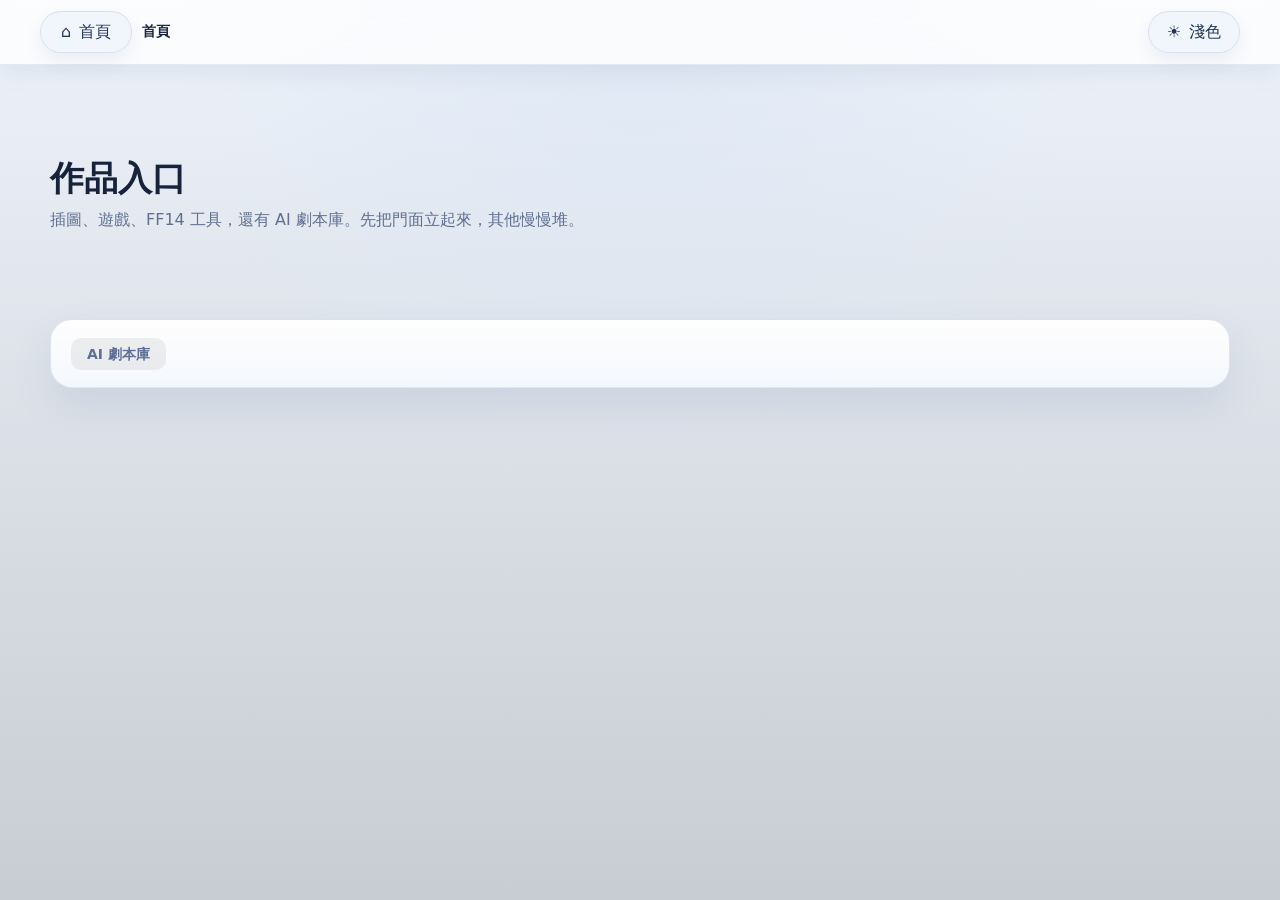
==== index.html @ c25d9c4f "add website files" ====
<!DOCTYPE html><html lang="zh-Hant"><head><meta charset="utf-8" /><meta name="viewport" content="width=device-width, initial-scale=1" /><title>作品入口</title><link rel="stylesheet" href="/css/style.css" /></head><body class="has-topbar">

  <div class="topbar">
    <div class="topbar-inner">
      <div class="topbar-left">
        <a class="home-link" href="./index.html" aria-label="回首頁">
          <span class="topbar-icon">⌂</span>
          <span>首頁</span>
        </a>
        <nav class="breadcrumb"><span class="current">首頁</span></nav>
      </div>
      <div class="topbar-right">  
        <button class="theme-toggle" type="button" id="themeToggle" aria-label="切換深色與淺色">
          <span class="topbar-icon" id="themeIcon">☾</span>
          <span id="themeText">深色</span>
        </button>
      </div>
    </div>
  </div>
<div class="wrap page-pad"><div class="hero"><div><h1>作品入口</h1><p>插圖、遊戲、FF14 工具，還有 AI 劇本庫。先把門面立起來，其他慢慢堆。</p></div></div><div class="panel" style="padding:20px;"><div class="stack"><a class="btn ghost" href="pages/scripts/index.html">AI 劇本庫</a></div></div></div>
  <script>
    (function () {
      const key = "site-theme";
      const html = document.documentElement;
      const toggle = document.getElementById("themeToggle");
      const text = document.getElementById("themeText");
      const icon = document.getElementById("themeIcon");

      function applyTheme(theme) {
        html.setAttribute("data-theme", theme);
        if (text) text.textContent = theme === "light" ? "淺色" : "深色";
        if (icon) icon.textContent = theme === "light" ? "☀" : "☾";
      }

      const saved = localStorage.getItem(key);
      const prefersLight = window.matchMedia && window.matchMedia("(prefers-color-scheme: light)").matches;
      applyTheme(saved || (prefersLight ? "light" : "dark"));

      if (toggle) {
        toggle.addEventListener("click", function () {
          const current = html.getAttribute("data-theme") === "light" ? "light" : "dark";
          const next = current === "light" ? "dark" : "light";
          localStorage.setItem(key, next);
          applyTheme(next);
        });
      }
    })();
  </script>

</body></html>
---- css/style.css ----
:root{
  --bg:#07111f;
  --bg-soft:#0b1830;
  --panel:rgba(10,22,44,.88);
  --panel-2:rgba(17,32,62,.92);
  --line:rgba(120,150,220,.22);
  --text:#e8eefc;
  --text-soft:rgba(232,238,252,.72);
  --muted:#9eb1d4;
  --accent:#8fb0ff;
  --chip:#12203a;
  --shadow:0 10px 30px rgba(0,0,0,.28);
  --wood-1:#8b5a2b;
  --wood-2:#5c3a1e;
  --wood-3:#9b6b43;
  --wood-4:#6a4428;
  --book-text:#f5e8d1;
  --cover-bottom:#0a1733;
}

[data-theme="light"]{
  --bg:#eef3fb;
  --bg-soft:#dde7f5;
  --panel:rgba(255,255,255,.90);
  --panel-2:rgba(247,250,255,.96);
  --line:rgba(70,95,145,.16);
  --text:#1b2740;
  --text-soft:rgba(27,39,64,.72);
  --muted:#6e80a8;
  --accent:#4d6fd1;
  --chip:#dfe8f7;
  --shadow:0 10px 30px rgba(30,50,90,.14);
  --wood-1:#a56c37;
  --wood-2:#6d4725;
  --wood-3:#ae7a4f;
  --wood-4:#805435;
  --book-text:#fff2dd;
}

*{box-sizing:border-box}
html,body{margin:0;padding:0}
html{
  background:
    radial-gradient(circle at top, color-mix(in srgb, var(--bg-soft) 80%, transparent), transparent 42%),
    linear-gradient(180deg, var(--bg), color-mix(in srgb, var(--bg) 84%, black));
}
body{
  min-height:100vh;
  font-family:system-ui,-apple-system,"Noto Sans TC","Microsoft JhengHei",sans-serif;
  color:var(--text);
  line-height:1.7;
  background:transparent;
  transition:background .25s ease,color .25s ease;
}
a{color:inherit;text-decoration:none}
img{display:block;max-width:100%}

.wrap{width:min(1180px,calc(100% - 32px));margin:0 auto}
.page-pad{padding:26px 0 40px}
body.has-topbar .wrap:first-of-type{padding-top:20px}

.hero-update{
  margin-top:10px;
  display:inline-flex;
  align-items:center;
  gap:8px;
  padding:7px 12px;
  border-radius:999px;
  font-size:13px;
  font-weight:600;
  color:#8bd3ff;
  background:rgba(80,140,255,.12);
  border:1px solid rgba(120,170,255,.25);
  box-shadow:0 6px 16px rgba(0,0,0,.12);
  cursor:pointer;
}

.hero-update:hover{
  transform:translateY(-1px);
  filter:brightness(1.05);
}

.hero-update::before{
  content:"✦";
  font-size:12px;
  opacity:.95;
}

[data-theme="light"] .hero-update{
  color:#2b5fc7;
  background:rgba(97,136,235,.10);
  border:1px solid rgba(97,136,235,.22);
  box-shadow:0 6px 14px rgba(50,75,130,.08);
}

.back-link{
  display:inline-block;
  margin-bottom:14px;
  font-size:14px;
  color:var(--text-soft);
}
.back-link:hover{color:var(--text)}

.hero{
  display:flex;
  align-items:end;
  justify-content:space-between;
  gap:16px;
  margin-bottom:18px;
}
.hero h1{margin:0 0 8px;font-size:34px;line-height:1.15}
.hero p{margin:0;color:var(--muted)}
.hero-badge{
  padding:10px 14px;
  border-radius:999px;
  background:rgba(149,184,255,.12);
  border:1px solid var(--line);
  color:var(--text);
  font-size:14px;
  box-shadow:0 8px 18px rgba(0,0,0,.12);
}
.muted,.sub,.foot{color:var(--text-soft)}

.panel{
  background:linear-gradient(180deg,rgba(14,26,48,.95),rgba(8,18,35,.94));
  border:1px solid var(--line);
  border-radius:22px;
  box-shadow:var(--shadow);
}
.bookshelf-entry{padding:22px}

.chips{display:flex;flex-wrap:wrap;gap:8px}
.chip{
  padding:4px 10px;
  border-radius:999px;
  background:var(--chip);
  border:1px solid var(--line);
  color:#cfe0ff;
  font-size:12px;
}

input,select,textarea,button{font:inherit;color:var(--text)}
input,select,textarea{
  width:100%;
  height:46px;
  border-radius:14px;
  border:1px solid var(--line);
  background:rgba(255,255,255,.04);
  color:var(--text);
  padding:0 14px;
  outline:none;
}
input::placeholder{color:#98add1}

.filter-bar{
  display:grid;
  grid-template-columns:1fr 220px;
  gap:12px;
  margin:18px 0 20px;
}

.topbar{
  position:sticky;
  top:0;
  z-index:50;
  backdrop-filter:blur(12px);
  background:color-mix(in srgb,var(--panel) 88%,transparent);
  border-bottom:1px solid var(--line);
  box-shadow:0 10px 30px -24px rgba(0,0,0,.45);
}
.topbar-inner{
  width:min(1200px,calc(100% - 32px));
  margin:0 auto;
  min-height:64px;
  display:flex;
  align-items:center;
  justify-content:space-between;
  gap:12px;
}
.topbar-left,.topbar-right{display:flex;align-items:center;gap:10px}
.topbar-icon{font-size:16px;line-height:1}

.home-link,
.theme-toggle,
.preview-toggle{
  display:inline-flex;
  align-items:center;
  justify-content:center;
  gap:8px;
  min-width:92px;
  height:42px;
  padding:0 16px;
  border-radius:999px;
  border:1px solid var(--line);
  background:color-mix(in srgb,var(--panel-2) 88%,transparent);
  color:var(--text);
  cursor:pointer;
  box-shadow:0 10px 30px -18px var(--shadow);
}
.home-link:hover,
.theme-toggle:hover,
.preview-toggle:hover{transform:translateY(-1px)}

.breadcrumb{
  display:flex;
  align-items:center;
  flex-wrap:wrap;
  gap:8px;
  font-size:14px;
  color:var(--text-soft);
}
.breadcrumb a{color:var(--accent)}
.breadcrumb a:hover{text-decoration:underline}
.breadcrumb .separator{opacity:.45}
.breadcrumb .current{color:var(--text);font-weight:600}

/* 標籤書脊 */
.tag-spine-wrap{
  position:relative;
  margin:0 0 18px;
  padding:14px 16px 12px;
  border-radius:18px;
  border:1px solid var(--line);
  background:rgba(255,255,255,.03);
}
.tag-spine-head{
  display:flex;
  align-items:center;
  justify-content:space-between;
  gap:12px;
  margin-bottom:12px;
  font-size:14px;
}
.tag-spines{
  display:flex;
  gap:10px;
  overflow-x:auto;
  padding:4px 2px 0;
  align-items:flex-end;
  padding-bottom:8px;
}
.tag-spines::-webkit-scrollbar{height:8px}
.tag-spines::-webkit-scrollbar-thumb{
  background:rgba(255,255,255,.14);
  border-radius:999px;
}
.tag-spine{
  flex:0 0 auto;
  min-width:42px;
  min-height:98px;
  padding:10px 8px;
  border:none;
  border-radius:8px 8px 4px 4px;
  background:linear-gradient(180deg,var(--wood-1),var(--wood-2));
  color:var(--book-text);
  writing-mode:vertical-rl;
  text-orientation:mixed;
  font-size:13px;
  font-weight:700;
  letter-spacing:.03em;
  box-shadow:inset -4px 0 5px rgba(0,0,0,.22),4px 8px 14px rgba(0,0,0,.18);
  cursor:pointer;
  transition:transform .18s ease,filter .18s ease;
}
.tag-spine:hover{transform:translateY(-4px);filter:brightness(1.06)}
.tag-spine.active{
  background:linear-gradient(180deg,#0ea5b7,#0b7285);
  color:#fff;
}
/* .tag-spine-wrap::after{
  content:"";
  display:block;
  height:16px;
  margin-top:8px;
  border-radius:10px;
  background:linear-gradient(180deg,var(--wood-3),var(--wood-4));
  box-shadow:inset 0 2px 4px rgba(255,255,255,.15), inset 0 -3px 6px rgba(0,0,0,.30);
}
 */
.tag-spine[data-tag="__new__"]{
  background:linear-gradient(180deg,#ff7a8f,#d94a67);
  color:#fff;
}

.tag-spine[data-tag="__new__"].active{
  background:linear-gradient(180deg,#ff8ca0,#e54866);
  color:#fff;
}

/* 卡片區 */
.wood-shelf{
  position:relative;
  background:linear-gradient(180deg,rgba(85,49,29,.4),rgba(47,27,16,.28));
  border:1px solid rgba(175,113,69,.24);
  border-radius:22px;
  padding:18px;
}
.entry-carousel{position:relative}
.entry-pages{
  display:flex;
  overflow-x:hidden;
  scroll-behavior:smooth;
}
.entry-page{
  flex:0 0 100%;
  min-width:100%;
  display:grid;
  grid-template-columns:repeat(4,minmax(0,1fr));
  grid-template-rows:repeat(2,320px);
  gap:16px;
  align-items:stretch;
}

.entry-card{
  position:relative;
  height:320px;
  border-radius:18px;
  overflow:hidden;
  display:flex;
  align-items:flex-end;
  padding:0;
  color:#fff;
  border:1px solid rgba(255,255,255,.12);
  box-shadow:0 12px 24px rgba(0,0,0,.22);
  isolation:isolate;
  transition:transform .18s ease, filter .18s ease, box-shadow .18s ease;
  background:none;
}

.entry-card:hover{
  transform:translateY(-4px);
  filter:brightness(1.02);
  box-shadow:0 18px 36px rgba(0,0,0,.28);
}
.entry-card-image,
.entry-card-fallback{
  position:absolute;
  inset:0;
  width:100%;
  height:100%;
  display:block;
}

.entry-card-image{
  object-fit:cover;
  object-position:center;
  transform:translateZ(0) scale(1.001);
  backface-visibility:hidden;
}

.entry-card-fallback{
  z-index:0;
}

.entry-card::before{
  content:"";
  position:absolute;
  inset:0;
  z-index:1;
  pointer-events:none;
  background:linear-gradient(
    to bottom,
    rgba(0,0,0,0) 40%,
    rgba(0,0,0,.18) 58%,
    rgba(0,0,0,.48) 74%,
    rgba(0,0,0,.82) 100%
  );
}

.entry-card::after{
  content:"";
  position:absolute;
  inset:0;
  z-index:3;
  border-radius:18px;
  box-shadow:inset 0 0 0 1px rgba(255,255,255,.12);
  pointer-events:none;
}

.entry-card-badge{
  position:absolute;
  left:14px;
  top:14px;
  z-index:4;
  padding:6px 10px;
  border-radius:10px;
  background:#0ea5b7;
  color:#fff;
  font-size:12px;
  font-weight:700;
  line-height:1;
  white-space:nowrap;
}

.entry-card-overlay{
  position:relative;
  z-index:4;
  width:100%;
  margin-top:auto;
  padding:18px 16px 16px;
}

.entry-card-world{
  margin:0 0 8px;
  font-size:12px;
  line-height:1.4;
  color:rgba(255,255,255,.82);
}

.entry-card-title{
  margin:0 0 10px;
  font-size:22px;
  line-height:1.25;
  font-weight:800;
  text-shadow:0 2px 10px rgba(0,0,0,.28);
  display:-webkit-box;
  -webkit-box-orient:vertical;
  -webkit-line-clamp:2;
  overflow:hidden;
}

.entry-card-summary{
  margin:0;
  font-size:14px;
  line-height:1.6;
  color:rgba(255,255,255,.92);
  text-shadow:0 1px 6px rgba(0,0,0,.22);
  display:-webkit-box;
  -webkit-box-orient:vertical;
  -webkit-line-clamp:3;
  overflow:hidden;
}

.carousel-arrow{
  position:absolute;
  top:50%;
  transform:translateY(-50%);
  z-index:5;
  width:44px;
  height:44px;
  border:none;
  border-radius:999px;
  background:rgba(8,18,35,.78);
  color:#fff;
  font-size:28px;
  line-height:1;
  cursor:pointer;
  border:1px solid rgba(255,255,255,.12);
  box-shadow:0 8px 18px rgba(0,0,0,.22);
}
.carousel-arrow.left{left:-10px}
.carousel-arrow.right{right:-10px}
.carousel-arrow:hover{background:rgba(18,34,65,.95)}
.carousel-arrow:disabled{opacity:.35;cursor:not-allowed}

.entry-hint-inside{
  position:absolute;
  left:18px;
  bottom:12px;
  margin:0;
  font-size:12px;
  color:var(--muted);
  z-index:2;
  pointer-events:none;
}

.carousel-dots{
  display:flex;
  justify-content:center;
  align-items:center;
  gap:8px;
  margin-top:8px;
  padding-bottom:18px;
}
.carousel-dot{
  width:10px;
  height:10px;
  border:none;
  border-radius:999px;
  background:rgba(255,255,255,.18);
  cursor:pointer;
}
.carousel-dot.active{
  background:#8fb0ff;
  transform:scale(1.15);
}

.entry-hint{
  margin:0;
  font-size:13px;
  color:var(--muted);
}
.empty{
  padding:26px 18px;
  border-radius:18px;
  border:1px dashed var(--line);
  color:var(--muted);
}

/* 預覽區 */
.preview-toolbar{
    display:flex;
    align-items:center;
    justify-content:space-between;
    gap:16px;
    margin:12px 0 10px;
}
.entry-preview-wrap.is-collapsed{display:none}
.entry-preview{margin-top:18px}
.entry-preview-card{
  display:grid;
  grid-template-columns:220px 1fr;
  gap:18px;
  align-items:stretch;
  padding:18px;
  border-radius:20px;
  background:linear-gradient(180deg,rgba(255,255,255,.035),rgba(255,255,255,.02));
  border:1px solid var(--line);
}
.entry-preview-cover{display:flex;align-items:center;justify-content:center}
.entry-preview-copy{
  display:flex;
  flex-direction:column;
  justify-content:center;
  min-width:0;
}
.entry-preview-kicker{
  font-size:12px;
  color:var(--muted);
  letter-spacing:.08em;
  text-transform:uppercase;
}
.entry-preview-copy h3{margin:6px 0 8px;font-size:24px;line-height:1.2}
.entry-preview-copy p{margin:0 0 12px;color:var(--muted)}
.entry-preview-meta{
  display:flex;
  flex-wrap:wrap;
  gap:12px;
  margin-top:12px;
  color:#cfe0ff;
  font-size:13px;
}
.entry-cover-image-wrap,
.entry-cover-art{
  width:176px;
  height:236px;
  border-radius:18px;
  overflow:hidden;
  border:1px solid rgba(255,255,255,.16);
  box-shadow:0 18px 30px rgba(0,0,0,.22), inset 0 1px 0 rgba(255,255,255,.08);
}
.entry-cover-image{
  width:100%;
  height:100%;
  object-fit:cover;
}
.entry-cover-art{
  position:relative;
  padding:16px 14px;
  background:linear-gradient(180deg,var(--wood-1),var(--wood-2));
  display:flex;
  flex-direction:column;
  justify-content:space-between;
  color:var(--book-text);
}
.entry-cover-art::before{
  content:"";
  position:absolute;
  inset:8px;
  border-radius:14px;
  border:1px solid rgba(255,255,255,.13);
  pointer-events:none;
}
.entry-cover-ornament{
  position:absolute;
  left:50%;
  top:16px;
  transform:translateX(-50%);
  width:62px;
  height:8px;
  border-top:1px solid rgba(255,255,255,.28);
  border-bottom:1px solid rgba(255,255,255,.12);
  opacity:.65;
}
.entry-cover-world{position:relative;padding-top:18px;font-size:12px;letter-spacing:.08em;opacity:.82}
.entry-cover-title{position:relative;font-size:24px;line-height:1.15;font-weight:800;text-shadow:0 2px 8px rgba(0,0,0,.18)}
.entry-cover-character{position:relative;font-size:13px;letter-spacing:.12em;opacity:.9}
.entry-cover-emblem{position:absolute;right:14px;bottom:12px;font-size:26px;opacity:.2}
.empty-preview{grid-template-columns:1fr}

/* 淺色專屬 */
[data-theme="light"] .topbar{
  background:rgba(255,255,255,.78);
  border-bottom:1px solid rgba(70,95,145,.12);
  box-shadow:0 8px 24px rgba(40,60,110,.08);
}
[data-theme="light"] .panel{
  background:linear-gradient(180deg,rgba(255,255,255,.88),rgba(246,249,255,.92));
  border:1px solid rgba(76,101,154,.14);
  box-shadow:0 18px 40px rgba(50,75,130,.08);
}
[data-theme="light"] .bookshelf-entry{
  background:linear-gradient(180deg,rgba(245,248,253,.92),rgba(237,243,251,.96));
}
[data-theme="light"] .hero p,
[data-theme="light"] .muted,
[data-theme="light"] .entry-hint,
[data-theme="light"] .entry-preview-kicker,
[data-theme="light"] .back-link{color:rgba(34,54,95,.68)}
[data-theme="light"] input,
[data-theme="light"] select,
[data-theme="light"] textarea{
  background:rgba(255,255,255,.92)!important;
  border:1px solid rgba(76,101,154,.16)!important;
  color:#203152!important;
  box-shadow:inset 0 1px 0 rgba(255,255,255,.7);
}
[data-theme="light"] input::placeholder{color:rgba(58,84,138,.45)}
[data-theme="light"] .tag-spine-wrap{
  background:linear-gradient(180deg,rgba(243,247,252,.95),rgba(235,242,250,.96));
  border:1px solid rgba(76,101,154,.14);
  box-shadow:inset 0 1px 0 rgba(255,255,255,.65);
}
/* [data-theme="light"] .tag-spine-wrap::after{
  background:linear-gradient(180deg,var(--wood-3),var(--wood-4));
  box-shadow:inset 0 2px 4px rgba(255,255,255,.18), inset 0 -3px 6px rgba(0,0,0,.18);
} */
[data-theme="light"] .wood-shelf{
  background:linear-gradient(180deg,rgba(245,236,229,.58),rgba(236,227,220,.52));
  border:1px solid rgba(150,102,66,.18);
}
[data-theme="light"] .entry-preview-card{
  background:linear-gradient(180deg,rgba(255,255,255,.88),rgba(243,247,252,.92));
  border:1px solid rgba(76,101,154,.14);
  box-shadow:0 14px 28px rgba(50,75,130,.08);
}
[data-theme="light"] .entry-preview-meta{color:#3a4f7d}
[data-theme="light"] .chip{
  background:rgba(223,232,247,.88);
  color:#2a426e;
  border:1px solid rgba(76,101,154,.14);
}
[data-theme="light"] .entry-card{
  border:1px solid rgba(76,101,154,.18);
  box-shadow:0 16px 28px rgba(52,76,130,.10);
}
[data-theme="light"] .entry-card::before{
  background:linear-gradient(
    to bottom,
    rgba(255,255,255,0) 42%,
    rgba(20,32,58,.08) 58%,
    rgba(16,24,40,.45) 76%,
    rgba(16,24,40,.72) 100%
  );
}
[data-theme="light"] .entry-card-title,
[data-theme="light"] .entry-card-summary,
[data-theme="light"] .entry-card-world{
  text-shadow:0 1px 3px rgba(0,0,0,.18);
}
[data-theme="light"] .carousel-arrow{
  background:rgba(255,255,255,.86);
  color:#29406d;
  border:1px solid rgba(76,101,154,.16);
  box-shadow:0 10px 20px rgba(40,60,110,.12);
}
[data-theme="light"] .carousel-arrow:hover{background:rgba(244,248,255,.96)}
[data-theme="light"] .carousel-dot{background:rgba(76,101,154,.20)}
[data-theme="light"] .carousel-dot.active{background:#5f84df}
[data-theme="light"] .preview-toggle,
[data-theme="light"] .theme-toggle,
[data-theme="light"] .home-link,
[data-theme="light"] .hero-badge{
  background:rgba(240,245,252,.92);
  color:#23365a;
  border:1px solid rgba(76,101,154,.14);
  box-shadow:0 8px 18px rgba(40,60,110,.08);
}
[data-theme="light"] .entry-cover-art{
  background:linear-gradient(180deg,#9f754b,#775033);
  color:#fff2dd;
}
[data-theme="light"] .entry-cover-art::before{border-color:rgba(255,255,255,.18)}

@media (max-width:1100px){
  .entry-page{grid-template-columns:repeat(3,minmax(0,1fr))}
}
@media (max-width:900px){
  .entry-page{
    grid-template-columns:repeat(2,minmax(0,1fr));
    grid-template-rows:repeat(2,300px);
  }
  .entry-card{height:300px}
  .entry-card-title{font-size:20px}
  .entry-card-summary{
    font-size:13px;
    -webkit-line-clamp:2;
  }
  .carousel-arrow.left{left:6px}
  .carousel-arrow.right{right:6px}
  .tag-spine-head{display:block}
}
@media (max-width:700px){
  .hero{display:block}
  .hero h1{font-size:28px}
  .filter-bar{grid-template-columns:1fr}
  .entry-preview-card{grid-template-columns:1fr}
  .entry-preview-cover{justify-content:flex-start}
  .entry-preview-copy h3{font-size:22px}
}
@media (max-width:600px){
  .entry-page{
    grid-template-columns:1fr;
    grid-template-rows:repeat(2,280px);
  }
  .entry-card{height:280px}
}

/*NFSW按紐設定*/
.nsfw-toggle{
  display:inline-flex;
  align-items:center;
  gap:8px;
  min-width:auto;
  height:36px;
  padding:0 12px;
  border-radius:999px;
  border:1px solid var(--line);
  background:rgba(255,255,255,.04);
  color:var(--text-soft);
  cursor:pointer;
  font-size:13px;
  box-shadow:none;
}

.nsfw-toggle:hover{
  color:var(--text);
  background:rgba(255,255,255,.08);
}

.nsfw-toggle .nsfw-dot{
  width:8px;
  height:8px;
  border-radius:999px;
  background:#6f86b6;
  opacity:.75;
}

.nsfw-toggle.is-on{
  color:#ffd5d5;
  border-color:rgba(255,120,120,.28);
  background:rgba(120,16,16,.18);
}

.nsfw-toggle.is-on .nsfw-dot{
  background:#ff6b6b;
  opacity:1;
}

.confirm-backdrop{
  position:fixed;
  inset:0;
  z-index:200;
  display:flex;
  align-items:center;
  justify-content:center;
  padding:24px;
  background:rgba(3,8,20,.55);
  backdrop-filter:blur(8px);
}

.confirm-backdrop[hidden]{
  display:none;
}

.confirm-modal{
  width:min(420px, calc(100% - 24px));
  padding:22px 20px 18px;
  border-radius:20px;
  border:1px solid var(--line);
  background:linear-gradient(180deg, rgba(16,26,46,.98), rgba(8,16,31,.98));
  box-shadow:0 24px 50px rgba(0,0,0,.34);
}

.confirm-modal h3{
  margin:0 0 10px;
  font-size:20px;
}

.confirm-modal p{
  margin:0;
  color:var(--muted);
}

.confirm-actions{
  display:flex;
  justify-content:flex-end;
  gap:12px;
  margin-top:20px;
}

body.modal-open{
  overflow:hidden;
}
.btn{
  appearance:none;
  border:none;
  outline:none;
  cursor:pointer;
  padding:8px 16px;
  border-radius:10px;
  font-size:14px;
  font-weight:600;
  transition:all .18s ease;
}

/* 取消 */
.btn.ghost{
  background:rgba(255,255,255,.08);
  color:var(--text-soft);
}

.btn.ghost:hover{
  background:rgba(255,255,255,.14);
  color:var(--text);
}

/* 確認 */
.btn.primary{
  background:#4f7cff;
  color:#fff;
}

.btn.primary:hover{
  background:#6a92ff;
}

[data-theme="light"] .nsfw-toggle{
  background:rgba(240,245,252,.92);
  color:#5d6f96;
  border:1px solid rgba(76,101,154,.14);
}

[data-theme="light"] .nsfw-toggle:hover{
  color:#23365a;
  background:rgba(246,249,255,.98);
}

[data-theme="light"] .nsfw-toggle.is-on{
  color:#8a2f46;
  background:rgba(255,227,232,.92);
  border-color:rgba(192,96,124,.24);
}

[data-theme="light"] .confirm-backdrop{
  background:rgba(23,35,58,.18);
}

[data-theme="light"] .confirm-modal{
  background:linear-gradient(180deg, rgba(255,255,255,.96), rgba(244,248,255,.98));
  box-shadow:0 18px 40px rgba(50,75,130,.12);
}

[data-theme="light"] .btn.ghost{
  background:rgba(0,0,0,.06);
  color:#5d6f96;
}

[data-theme="light"] .btn.ghost:hover{
  background:rgba(0,0,0,.1);
  color:#23365a;
}

[data-theme="light"] .btn.primary{
  background:#3b5ed7;
}

[data-theme="light"] .btn.primary:hover{
  background:#5676e8;
}

/*底部資訊BAR*/
.site-footer{
  margin-top:40px;
  padding:20px 0;
  border-top:1px solid var(--line);
  background:rgba(0,0,0,.15);
}

.footer-inner{
  width:min(1200px,92%);
  margin:0 auto;
  display:grid;
  grid-template-columns:1fr auto 1fr;
  align-items:center;
  gap:20px;
}

.footer-left{
  display:flex;
  align-items:center;
  gap:14px;
  flex-wrap:wrap; /* 小螢幕才換行 */
  justify-self:start;
}

.footer-title{
  font-size:14px;
  font-weight:700;
  margin:0;
}

.footer-meta{
  font-size:12px;
  color:var(--muted);
  display:flex;
  gap:10px;
}

.footer-meta span:not(:last-child)::after{
  content:"·";
  margin-left:8px;
  color:var(--muted);
}

.footer-center{
  justify-self:center;
  display:flex;
  gap:18px;
}

.footer-center a{
  color:var(--text-soft);
  text-decoration:none;
}

.footer-center a:hover{
  color:var(--text);
}

.footer-right{
  font-size:12px;
  color:var(--muted);
  justify-self:end;
}

[data-theme="light"] .site-footer{
  background:rgba(255,255,255,.7);
}

/*新增劇本 卡片上貼上NEW記號*/
.entry-card-new{
  position:absolute;
  top:0;
  right:0;
  z-index:4;
  padding:6px 10px 5px;
  font-size:10px;
  font-weight:800;
  line-height:1;
  letter-spacing:.08em;
  color:#fff;
  background:linear-gradient(180deg,#ff6b7f,#e54866);
  border-radius:0 18px 0 10px;
  text-transform:uppercase;
  box-shadow:0 4px 10px rgba(229,72,102,.22);
}
/* .entry-card-new{
  position:absolute;
  top:8px;
  right:8px;
  z-index:4;
  height:22px;
  padding:0 10px 0 12px;
  display:inline-flex;
  align-items:center;
  justify-content:center;
  font-size:10px;
  font-weight:800;
  line-height:1;
  letter-spacing:.08em;
  color:#fff;
  background:linear-gradient(180deg,#ff6b7f,#e54866);
  border-radius:4px 8px 4px 4px;
  text-transform:uppercase;
  box-shadow:0 4px 10px rgba(229,72,102,.22);
  overflow:visible;
}

.entry-card-new::before{
  content:"";
  position:absolute;
  left:-8px;
  top:0;
  width:0;
  height:0;
  border-top:11px solid transparent;
  border-bottom:11px solid transparent;
  border-right:8px solid #ff6b7f;
}

.entry-card-new::after{
  content:"";
  position:absolute;
  inset:0;
  border-radius:4px 8px 4px 4px;
  box-shadow:inset 0 1px 0 rgba(255,255,255,.18);
  pointer-events:none;
} */

[data-theme="light"] .entry-card-new{
  background:linear-gradient(180deg,#ef5d79,#d93657);
  box-shadow:0 4px 10px rgba(217,54,87,.16);
}

[data-theme="light"] .entry-card-new::before{
  border-right-color:#ef5d79;
}

/* =========================
   世界觀下拉選單
   預設：深色模式
========================= */

#worldSelect{
  appearance:none;
  -webkit-appearance:none;
  -moz-appearance:none;

  background:
    linear-gradient(180deg, rgba(255,255,255,.03), rgba(255,255,255,.01)),
    #101a2d;

  color:#eef4ff;
  border:1px solid rgba(120,150,220,.22);
  box-shadow:inset 0 1px 0 rgba(255,255,255,.03);
}

#worldSelect option{
  background:#101a2d;
  color:#eef4ff;
}

#worldSelect option:checked{
  background:#22365f;
  color:#ffffff;
}

/* =========================
   淺色模式
========================= */

[data-theme="light"] #worldSelect{
  background:
    linear-gradient(180deg, rgba(255,255,255,.96), rgba(246,249,255,.98));

  color:#1c2b45;
  border:1px solid #cfd8ea;
  box-shadow:0 2px 6px rgba(50,75,130,.06);
}

[data-theme="light"] #worldSelect option{
  background:#ffffff;
  color:#1c2b45;
}

[data-theme="light"] #worldSelect option:checked{
  background:#dfeaff;
  color:#102040;
}

/* =========================
   劇本介紹頁
========================= */
[data-page-type="detail"] .script-grid{
  display:grid;
  grid-template-columns:280px minmax(0,1fr);
  gap:18px;
  align-items:start;
}

[data-page-type="detail"] .sidebar,
[data-page-type="detail"] .reader{
  padding:18px;
}

[data-page-type="detail"] .sidebar{
  position:sticky;
  top:84px;
}

[data-page-type="detail"] .group + .group{
  margin-top:18px;
  padding-top:18px;
  border-top:1px solid var(--line);
}

[data-page-type="detail"] .group h3{
  margin:0;
  font-size:15px;
  line-height:1.2;
}

[data-page-type="detail"] .bookcase{
  border-radius:18px;
  border:1px solid rgba(175,113,69,.24);
  background:linear-gradient(180deg,rgba(85,49,29,.4),rgba(47,27,16,.28));
  padding:16px 14px 18px;
}

[data-page-type="detail"] .book-shelf{
  display:flex;
  align-items:flex-end;
  gap:10px;
  min-height:150px;
  overflow-x:auto;
  padding-bottom:14px;
  position:relative;
}

[data-page-type="detail"] .book-shelf::after{
  content:"";
  position:absolute;
  left:0;
  right:0;
  bottom:0;
  height:12px;
  border-radius:8px;
  background:linear-gradient(180deg,var(--wood-3),var(--wood-4));
  box-shadow:inset 0 2px 4px rgba(255,255,255,.15), inset 0 -3px 6px rgba(0,0,0,.30);
}

[data-page-type="detail"] .book{
  position:relative;
  flex:0 0 auto;
  width:44px;
  height:136px;
  border:none;
  border-radius:8px 8px 4px 4px;
  color:var(--book-text);
  writing-mode:vertical-rl;
  text-orientation:mixed;
  font-size:13px;
  font-weight:700;
  letter-spacing:.03em;
  box-shadow:inset -4px 0 5px rgba(0,0,0,.22),4px 8px 14px rgba(0,0,0,.18);
  cursor:pointer;
  transition:transform .18s ease,filter .18s ease;
  z-index:1;
}

[data-page-type="detail"] .book:hover{
  transform:translateY(-4px);
  filter:brightness(1.06);
}

[data-page-type="detail"] .book.active{
  outline:2px solid rgba(255,255,255,.75);
  outline-offset:-3px;
}

[data-page-type="detail"] .book span{
  display:block;
  margin:auto;
}

[data-page-type="detail"] .node-list{
  display:flex;
  flex-direction:column;
  gap:10px;
}

[data-page-type="detail"] .node-card{
  width:100%;
  text-align:left;
  border:1px solid rgba(120,150,220,.28);
  background:linear-gradient(180deg,rgba(23,40,74,.9),rgba(15,28,55,.92));
  color:var(--text);
  border-radius:18px;
  padding:16px 16px 14px;
  cursor:pointer;
  transition:transform .18s ease,border-color .18s ease,background .18s ease;
}

[data-page-type="detail"] .node-card:hover{
  transform:translateY(-2px);
  border-color:rgba(150,180,255,.4);
}

[data-page-type="detail"] .node-card.active{
  border-color:#8fb0ff;
  box-shadow:0 10px 24px rgba(0,0,0,.18);
}

[data-page-type="detail"] .node-card h4{
  margin:0 0 8px;
  font-size:16px;
  line-height:1.25;
}

[data-page-type="detail"] .node-card p{
  margin:0;
  font-size:13px;
  line-height:1.6;
  color:var(--muted);
}

[data-page-type="detail"] .path-box{
  min-height:42px;
  display:flex;
  align-items:center;
  padding:0 14px;
  border-radius:14px;
  border:1px dashed var(--line);
  background:rgba(255,255,255,.02);
  color:var(--text-soft);
  font-size:13px;
  word-break:break-all;
}

[data-page-type="detail"] .reader-head{
  display:flex;
  align-items:flex-start;
  justify-content:space-between;
  gap:16px;
  padding-bottom:16px;
  border-bottom:1px solid var(--line);
  margin-bottom:16px;
}

[data-page-type="detail"] .reader-kicker{
  font-size:14px;
  color:var(--muted);
  margin-bottom:6px;
}

[data-page-type="detail"] .reader-head h2{
  margin:0 0 10px;
  font-size:28px;
  line-height:1.2;
}

[data-page-type="detail"] .reader-head p{
  margin:0;
  color:var(--muted);
}

[data-page-type="detail"] .reader-body{
  display:flex;
  flex-direction:column;
  gap:14px;
}

[data-page-type="detail"] .bubble{
  border-radius:20px;
  padding:18px 18px 14px;
  background:linear-gradient(180deg,rgba(34,55,98,.88),rgba(24,40,73,.9));
  border:1px solid rgba(120,150,220,.24);
}

[data-page-type="detail"] .speaker{
  margin-top:10px;
  font-size:13px;
  color:var(--muted);
}

[data-page-type="detail"] .novel-block{
  padding-top:14px;
  border-top:1px solid var(--line);
}

[data-page-type="detail"] .novel-head{
  display:flex;
  align-items:center;
  justify-content:space-between;
  gap:12px;
  margin-bottom:12px;
}

[data-page-type="detail"] .novel-head h3{
  margin:0;
  font-size:16px;
}

[data-page-type="detail"] .novel-content p{
  margin:0 0 14px;
}

[data-page-type="detail"] .btn-row{
  display:flex;
  flex-wrap:wrap;
  gap:12px;
  margin-top:16px;
}

[data-page-type="detail"] .btn{
  display:inline-flex;
  align-items:center;
  justify-content:center;
  min-width:92px;
  height:40px;
  padding:0 16px;
  border-radius:14px;
  text-decoration:none;
}

/* =========================
   站內閱讀頁
========================= */
[data-page-type="reading"] .reading-wrap{
  width:min(860px,calc(100% - 32px));
  margin:0 auto;
  padding:26px 0 40px;
}

[data-page-type="reading"] .reading-article{
  padding:28px 30px;
  border-radius:24px;
  border:1px solid var(--line);
  background:linear-gradient(180deg,rgba(14,26,48,.95),rgba(8,18,35,.94));
  box-shadow:var(--shadow);
}

[data-page-type="reading"] .reading-article h1{
  margin:0 0 10px;
  font-size:34px;
  line-height:1.2;
}

[data-page-type="reading"] .reading-article .meta{
  margin-bottom:22px;
  color:var(--muted);
  font-size:14px;
}

[data-page-type="reading"] .reading-article p{
  margin:0 0 18px;
  font-size:18px;
  line-height:1.95;
}

[data-page-type="reading"] .reading-article hr{
  border:none;
  border-top:1px solid var(--line);
  margin:28px 0 20px;
}

[data-page-type="reading"] .btn-row{
  display:flex;
  flex-wrap:wrap;
  gap:12px;
}

[data-page-type="reading"] .btn{
  display:inline-flex;
  align-items:center;
  justify-content:center;
  min-width:120px;
  height:42px;
  padding:0 16px;
  border-radius:14px;
  text-decoration:none;
}

/* =========================
   劇本頁 淺色模式
========================= */
[data-theme="light"] [data-page-type="detail"] .bookcase,
[data-theme="light"] [data-page-type="detail"] .reader,
[data-theme="light"] [data-page-type="reading"] .reading-article{
  background:linear-gradient(180deg,rgba(255,255,255,.9),rgba(244,248,255,.95));
  border:1px solid rgba(76,101,154,.14);
  box-shadow:0 18px 40px rgba(50,75,130,.08);
}

[data-theme="light"] [data-page-type="detail"] .node-card,
[data-theme="light"] [data-page-type="detail"] .bubble{
  background:linear-gradient(180deg,rgba(239,244,252,.95),rgba(230,238,249,.98));
  border:1px solid rgba(76,101,154,.14);
}

[data-theme="light"] [data-page-type="detail"] .path-box{
  background:rgba(255,255,255,.75);
}

@media (max-width:980px){
  [data-page-type="detail"] .script-grid{
    grid-template-columns:1fr;
  }

  [data-page-type="detail"] .sidebar{
    position:static;
  }
}

@media (max-width:640px){
  [data-page-type="reading"] .reading-article{
    padding:22px 18px;
  }

  [data-page-type="reading"] .reading-article h1{
    font-size:28px;
  }

  [data-page-type="reading"] .reading-article p{
    font-size:17px;
  }
}

/* =========================
   劇本介紹頁 v2
========================= */
[data-page-type="detail"] .script-detail-layout{
  display:grid;
  grid-template-columns:280px minmax(0,1fr);
  gap:16px;
  align-items:start;
}

[data-page-type="detail"] .detail-sidebar,
[data-page-type="detail"] .detail-main{
  padding:18px;
}

[data-page-type="detail"] .detail-sidebar{
  position:sticky;
  top:84px;
}

[data-page-type="detail"] .detail-group + .detail-group{
  margin-top:18px;
  padding-top:18px;
  border-top:1px solid var(--line);
}

[data-page-type="detail"] .detail-group h3{
  margin:0;
  font-size:15px;
  line-height:1.2;
}

[data-page-type="detail"] .detail-section-head{
  display:flex;
  justify-content:space-between;
  align-items:center;
  gap:12px;
  margin-bottom:12px;
}

[data-page-type="detail"] .detail-bookcase{
  border-radius:18px;
  border:1px solid rgba(175,113,69,.24);
  background:linear-gradient(180deg,rgba(85,49,29,.4),rgba(47,27,16,.28));
  padding:16px 14px 18px;
}

[data-page-type="detail"] .detail-book-shelf{
  display:flex;
  align-items:flex-end;
  gap:10px;
  min-height:150px;
  overflow-x:auto;
  padding-bottom:14px;
  position:relative;
}

[data-page-type="detail"] .detail-book-shelf::after{
  content:"";
  position:absolute;
  left:0;
  right:0;
  bottom:0;
  height:12px;
  border-radius:8px;
  background:linear-gradient(180deg,var(--wood-3),var(--wood-4));
  box-shadow:inset 0 2px 4px rgba(255,255,255,.15), inset 0 -3px 6px rgba(0,0,0,.30);
}

[data-page-type="detail"] .detail-book{
  position:relative;
  flex:0 0 auto;
  width:44px;
  height:136px;
  border:none;
  border-radius:8px 8px 4px 4px;
  color:var(--book-text);
  writing-mode:vertical-rl;
  text-orientation:mixed;
  font-size:13px;
  font-weight:700;
  letter-spacing:.03em;
  box-shadow:inset -4px 0 5px rgba(0,0,0,.22),4px 8px 14px rgba(0,0,0,.18);
  cursor:pointer;
  transition:transform .18s ease,filter .18s ease;
  z-index:1;
}

[data-page-type="detail"] .detail-book:hover{
  transform:translateY(-4px);
  filter:brightness(1.06);
}

[data-page-type="detail"] .detail-book.active{
  outline:2px solid rgba(255,255,255,.75);
  outline-offset:-3px;
}

[data-page-type="detail"] .detail-book span{
  display:block;
  margin:auto;
}

[data-page-type="detail"] .detail-meta-card{
  display:flex;
  flex-direction:column;
  gap:12px;
  padding:14px;
  border-radius:16px;
  border:1px solid var(--line);
  background:rgba(255,255,255,.03);
}

[data-page-type="detail"] .meta-row{
  display:flex;
  flex-direction:column;
  gap:4px;
}

[data-page-type="detail"] .meta-label{
  font-size:12px;
  color:var(--muted);
  letter-spacing:.06em;
}

[data-page-type="detail"] .meta-value{
  color:var(--text);
  font-size:14px;
}

[data-page-type="detail"] .mono{
  font-family:ui-monospace,SFMono-Regular,Menlo,monospace;
  word-break:break-all;
}

[data-page-type="detail"] .detail-read-btn{
  width:100%;
}

[data-page-type="detail"] .detail-hero{
  padding-bottom:18px;
  border-bottom:1px solid var(--line);
  margin-bottom:18px;
}

[data-page-type="detail"] .detail-kicker{
  margin-bottom:8px;
  font-size:14px;
  color:var(--muted);
}

[data-page-type="detail"] .detail-hero-top{
  display:flex;
  align-items:flex-start;
  justify-content:space-between;
  gap:18px;
}

[data-page-type="detail"] .detail-main h1{
  margin:0 0 12px;
  font-size:26px;
  line-height:1.18;
}

[data-page-type="detail"] .detail-summary{
  margin:0;
  color:var(--muted);
}

[data-page-type="detail"] .detail-hero-cta{
  flex:0 0 auto;
}

[data-page-type="detail"] .detail-guide-grid{
  display:grid;
  gap:14px;
  margin-bottom:18px;
}

[data-page-type="detail"] .detail-guide-card{
  border-radius:20px;
  padding:18px 18px 14px;
  background:linear-gradient(180deg,rgba(34,55,98,.88),rgba(24,40,73,.9));
  border:1px solid rgba(120,150,220,.24);
}

[data-page-type="detail"] .guide-label{
  margin-bottom:10px;
  font-size:13px;
  color:#cfe0ff;
  letter-spacing:.05em;
  font-weight:700;
}

[data-page-type="detail"] .guide-content{
  font-size:16px;
  line-height:1.8;
}

[data-page-type="detail"] .guide-speaker{
  margin-top:10px;
  font-size:13px;
  color:var(--muted);
}

[data-page-type="detail"] .detail-reading-block{
  padding-top:18px;
  border-top:1px solid var(--line);
}

[data-page-type="detail"] .detail-reading-head{
  display:flex;
  justify-content:space-between;
  align-items:flex-start;
  gap:16px;
  margin-bottom:14px;
}

[data-page-type="detail"] .detail-reading-head h3{
  margin:0 0 6px;
  font-size:18px;
}

[data-page-type="detail"] .detail-reading-head p{
  margin:0;
}

[data-page-type="detail"] .detail-date{
  color:var(--muted);
  white-space:nowrap;
}

[data-page-type="detail"] .detail-reading-content{
  max-width:760px;
}

[data-page-type="detail"] .detail-reading-content p{
  margin:0 0 16px;
  line-height:1.95;
  font-size:17px;
}

[data-page-type="detail"] .detail-tag-chips{
  margin-top:10px;
}

[data-page-type="detail"] .detail-link-row{
  margin-top:18px;
}

[data-page-type="detail"] .btn-row{
  display:flex;
  flex-wrap:wrap;
  gap:12px;
}

[data-page-type="detail"] .btn{
  display:inline-flex;
  align-items:center;
  justify-content:center;
  min-width:92px;
  height:42px;
  padding:0 16px;
  border-radius:14px;
  text-decoration:none;
}

/* =========================
   劇本介紹頁 v2 淺色
========================= */
[data-theme="light"] [data-page-type="detail"] .detail-bookcase,
[data-theme="light"] [data-page-type="detail"] .detail-main,
[data-theme="light"] [data-page-type="detail"] .detail-sidebar{
  background:linear-gradient(180deg,rgba(255,255,255,.9),rgba(244,248,255,.95));
  border:1px solid rgba(76,101,154,.14);
  box-shadow:0 18px 40px rgba(50,75,130,.08);
}

[data-theme="light"] [data-page-type="detail"] .detail-guide-card{
  background:linear-gradient(180deg,rgba(239,244,252,.95),rgba(230,238,249,.98));
  border:1px solid rgba(76,101,154,.14);
}

[data-theme="light"] [data-page-type="detail"] .detail-meta-card{
  background:rgba(255,255,255,.72);
}

@media (max-width:980px){
  [data-page-type="detail"] .script-detail-layout{
    grid-template-columns:1fr;
  }

  [data-page-type="detail"] .detail-sidebar{
    position:static;
  }
}

@media (max-width:700px){
  [data-page-type="detail"] .detail-hero-top,
  [data-page-type="detail"] .detail-reading-head{
    display:block;
  }

  [data-page-type="detail"] .detail-hero-cta{
    margin-top:14px;
    display:inline-flex;
  }

  [data-page-type="detail"] .detail-main h1{
    font-size:24px;
  }

  [data-page-type="detail"] .detail-reading-content p{
    font-size:16px;
  }
}

/* =========================
   劇本介紹頁：章節下拉
========================= */

[data-page-type="detail"] .detail-sidebar select{
  appearance:none;
  -webkit-appearance:none;
  -moz-appearance:none;
  width:100%;
  height:44px;
  border-radius:14px;
  padding:0 42px 0 14px;
  background:
    linear-gradient(180deg, rgba(255,255,255,.03), rgba(255,255,255,.01)),
    #101a2d;
  color:#eef4ff;
  border:1px solid rgba(120,150,220,.22);
  box-shadow:inset 0 1px 0 rgba(255,255,255,.03);
}

[data-page-type="detail"] .detail-sidebar select option{
  background:#101a2d;
  color:#eef4ff;
}

[data-page-type="detail"] .detail-sidebar select option:checked{
  background:#22365f;
  color:#ffffff;
}

[data-theme="light"] [data-page-type="detail"] .detail-sidebar select{
  background:
    linear-gradient(180deg, rgba(255,255,255,.96), rgba(246,249,255,.98));
  color:#1c2b45;
  border:1px solid #cfd8ea;
  box-shadow:0 2px 6px rgba(50,75,130,.06);
}

[data-theme="light"] [data-page-type="detail"] .detail-sidebar select option{
  background:#ffffff;
  color:#1c2b45;
}

[data-theme="light"] [data-page-type="detail"] .detail-sidebar select option:checked{
  background:#dfeaff;
  color:#102040;
}

/* =========================
   劇本介紹頁 v2.1 左側控制區強化
========================= */

[data-page-type="detail"] .detail-group{
  position:relative;
}

[data-page-type="detail"] #leftSearch{
  margin-bottom:0;
}

[data-page-type="detail"] .detail-search-results{
  display:none;
  margin-top:10px;
  border-radius:16px;
  border:1px solid var(--line);
  background:linear-gradient(180deg,rgba(16,28,52,.98),rgba(10,18,36,.98));
  overflow:hidden;
  box-shadow:0 12px 28px rgba(0,0,0,.22);
}

[data-page-type="detail"] .detail-search-results.is-open{
  display:block;
}

[data-page-type="detail"] .detail-search-item{
  width:100%;
  text-align:left;
  padding:12px 14px;
  border:none;
  border-bottom:1px solid rgba(255,255,255,.05);
  background:transparent;
  color:var(--text);
  cursor:pointer;
}

[data-page-type="detail"] .detail-search-item:last-child{
  border-bottom:none;
}

[data-page-type="detail"] .detail-search-item:hover{
  background:rgba(255,255,255,.04);
}

[data-page-type="detail"] .detail-search-title{
  display:block;
  font-size:14px;
  font-weight:700;
  line-height:1.35;
}

[data-page-type="detail"] .detail-search-meta{
  display:block;
  margin-top:4px;
  font-size:12px;
  color:var(--muted);
}

[data-page-type="detail"] .detail-search-empty{
  padding:14px;
  font-size:13px;
  color:var(--muted);
}

[data-page-type="detail"] .detail-node-list{
  display:flex;
  flex-direction:column;
  gap:10px;
}

[data-page-type="detail"] .detail-node-item{
  width:100%;
  text-align:left;
  border:1px solid rgba(120,150,220,.2);
  background:linear-gradient(180deg,rgba(22,36,66,.92),rgba(15,26,48,.94));
  color:var(--text);
  border-radius:16px;
  padding:14px;
  cursor:pointer;
  transition:transform .18s ease,border-color .18s ease,background .18s ease;
}

[data-page-type="detail"] .detail-node-item:hover{
  transform:translateY(-2px);
  border-color:rgba(150,180,255,.36);
}

[data-page-type="detail"] .detail-node-item.active{
  border-color:#8fb0ff;
  box-shadow:0 10px 24px rgba(0,0,0,.18);
}

[data-page-type="detail"] .detail-node-title{
  display:block;
  font-size:15px;
  font-weight:700;
  line-height:1.3;
}

[data-page-type="detail"] .detail-node-summary{
  display:block;
  margin-top:6px;
  font-size:13px;
  line-height:1.6;
  color:var(--muted);
}

[data-page-type="detail"] .detail-collapse-toggle{
  width:100%;
  display:flex;
  align-items:center;
  justify-content:space-between;
  gap:12px;
  border:none;
  background:transparent;
  color:var(--text);
  padding:0;
  cursor:pointer;
  font-size:15px;
  font-weight:700;
}

[data-page-type="detail"] .detail-collapse-icon{
  font-size:14px;
  color:var(--muted);
  transition:transform .18s ease;
}

[data-page-type="detail"] .toggle-btn[aria-expanded="true"] .detail-collapse-icon{
  transform:rotate(180deg);
}

[data-page-type="detail"] .detail-meta-card{
  margin-top:12px;
  transition:all .22s ease;
  overflow:hidden;
}

[data-page-type="detail"] .detail-meta-card.is-collapsed{
  max-height:0;
  padding-top:0;
  padding-bottom:0;
  margin-top:0;
  border:none;
  opacity:0;
}

[data-page-type="detail"] .detail-meta-card:not(.is-collapsed){
  max-height:360px;
  opacity:1;
}

[data-theme="light"] [data-page-type="detail"] .detail-search-results{
  background:linear-gradient(180deg,rgba(255,255,255,.98),rgba(244,248,255,.98));
  border:1px solid rgba(76,101,154,.14);
  box-shadow:0 14px 30px rgba(50,75,130,.10);
}

[data-theme="light"] [data-page-type="detail"] .detail-search-item:hover{
  background:rgba(80,110,170,.06);
}

[data-theme="light"] [data-page-type="detail"] .detail-node-item{
  background:linear-gradient(180deg,rgba(239,244,252,.95),rgba(230,238,249,.98));
  border:1px solid rgba(76,101,154,.14);
}

/* =========================
   detail page V3
========================= */
[data-page-type="detail"] .detail-sidebar-v3{
  display:flex;
  flex-direction:column;
  gap:18px;
}

[data-page-type="detail"] .detail-work-card{
  border:1px solid var(--line);
  border-radius:20px;
  padding:14px;
  background:linear-gradient(180deg,rgba(17,29,53,.95),rgba(10,19,36,.94));
  display:flex;
  flex-direction:column;
  gap:12px;
}

[data-page-type="detail"] .detail-work-cover{
  border-radius:16px;
  overflow:hidden;
  background:rgba(255,255,255,.03);
  min-height:180px;
}

[data-page-type="detail"] .detail-work-cover img{
  display:block;
  width:100%;
  aspect-ratio:3 / 4;
  object-fit:cover;
}

[data-page-type="detail"] .detail-cover-fallback{
  min-height:180px;
  display:flex;
  align-items:flex-end;
  padding:16px;
  color:#fff3db;
  font-size:20px;
  font-weight:700;
  line-height:1.25;
}

[data-page-type="detail"] .detail-work-world{
  font-size:13px;
  color:var(--muted);
  margin-bottom:4px;
}

[data-page-type="detail"] .detail-work-title{
  margin:0;
  font-size:22px;
  line-height:1.2;
}

[data-page-type="detail"] .detail-work-submeta{
  display:flex;
  flex-wrap:wrap;
  gap:8px 12px;
  margin-top:8px;
  font-size:13px;
  color:var(--muted);
}

[data-page-type="detail"] .detail-fav-btn{
  width:100%;
  height:40px;
  border-radius:14px;
  border:1px solid rgba(120,150,220,.24);
  background:rgba(255,255,255,.03);
  color:var(--text);
  cursor:pointer;
}

[data-page-type="detail"] .detail-fav-btn.is-active{
  border-color:#ff8fb5;
  color:#ffd5e3;
  background:rgba(255,120,170,.08);
}

[data-page-type="detail"] .detail-node-list.compact{
  gap:8px;
}

[data-page-type="detail"] .detail-node-list.compact .detail-node-item{
  padding:12px 13px;
  border-radius:14px;
}

[data-page-type="detail"] .detail-node-list.compact .detail-node-title{
  font-size:14px;
}

[data-page-type="detail"] .detail-node-list.compact .detail-node-summary{
  margin-top:4px;
  font-size:12px;
  line-height:1.55;
}

[data-page-type="detail"] .detail-explore-group{
  margin-top:auto;
}

[data-page-type="detail"] .detail-mini-worlds{
  margin-top:12px;
}

[data-page-type="detail"] .detail-mini-worlds-head{
  display:flex;
  justify-content:space-between;
  align-items:center;
  margin-bottom:10px;
  font-size:13px;
}

[data-page-type="detail"] .detail-bookcase.compact{
  padding:12px 10px 14px;
}

[data-page-type="detail"] .detail-book-shelf.compact{
  min-height:110px;
  gap:8px;
}

[data-page-type="detail"] .detail-book-shelf.compact .detail-book{
  width:38px;
  height:100px;
  font-size:12px;
}

[data-page-type="detail"] .detail-tool-row{
  display:flex;
  flex-direction:column;
  gap:10px;
  margin-top:14px;
}

[data-page-type="detail"] .detail-tool-row .btn{
  width:100%;
}

[data-theme="light"] [data-page-type="detail"] .detail-work-card{
  background:linear-gradient(180deg,rgba(255,255,255,.95),rgba(244,248,255,.96));
  border:1px solid rgba(76,101,154,.14);
  box-shadow:0 18px 40px rgba(50,75,130,.08);
}

/* detail page V3.5 */
[data-page-type="detail"] .detail-node-panel{
  overflow:hidden;
  transition:max-height .22s ease, opacity .22s ease, margin-top .22s ease;
  max-height:480px;
  opacity:1;
  margin-top:12px;
}

[data-page-type="detail"] .detail-node-panel.is-collapsed{
  max-height:0;
  opacity:0;
  margin-top:0;
}

[data-page-type="detail"] .detail-explore-results{
  display:flex;
  flex-direction:column;
  gap:8px;
  margin-top:12px;
}

[data-page-type="detail"] .detail-explore-results:empty{
  display:none;
}

 [data-page-type="detail"] .toggle-btn{
  width:100%;
  display:flex;
  align-items:center;
  gap:10px;
}

[data-page-type="detail"] .toggle-btn .muted{
  margin-left:auto;
} 

/* =========================
   detail page 查詢結果 V2
========================= */
[data-page-type="detail"] .explore-result-panel{
  margin-top:12px;
  padding:12px;
  border-radius:16px;
  border:1px solid var(--line);
  background:linear-gradient(180deg,rgba(16,28,52,.94),rgba(10,18,36,.95));
  box-shadow:0 10px 24px rgba(0,0,0,.16);
}

[data-page-type="detail"] .explore-result-head{
  display:flex;
  align-items:center;
  justify-content:space-between;
  gap:12px;
  margin-bottom:10px;
  font-size:13px;
}

[data-page-type="detail"] .explore-result-filters{
  display:flex;
  flex-wrap:wrap;
  gap:8px;
  margin-bottom:10px;
}

[data-page-type="detail"] .explore-filter-pill{
  display:inline-flex;
  align-items:center;
  height:24px;
  padding:0 10px;
  border-radius:999px;
  background:rgba(143,176,255,.10);
  border:1px solid rgba(143,176,255,.18);
  color:#cfe0ff;
  font-size:12px;
}

[data-page-type="detail"] .explore-result-list{
  display:flex;
  flex-direction:column;
  gap:8px;
}

[data-page-type="detail"] .explore-result-item{
  width:100%;
  text-align:left;
  padding:12px 13px;
  border:none;
  border-radius:14px;
  background:rgba(255,255,255,.03);
  border:1px solid rgba(255,255,255,.05);
  color:var(--text);
  cursor:pointer;
  transition:transform .18s ease, border-color .18s ease, background .18s ease;
}

[data-page-type="detail"] .explore-result-item:hover{
  transform:translateY(-1px);
  border-color:rgba(143,176,255,.28);
  background:rgba(255,255,255,.05);
}

[data-page-type="detail"] .explore-result-title{
  display:block;
  font-size:14px;
  font-weight:700;
  line-height:1.35;
}

[data-page-type="detail"] .explore-result-meta{
  display:block;
  margin-top:4px;
  font-size:12px;
  color:var(--muted);
}

[data-page-type="detail"] .explore-result-summary{
  display:block;
  margin-top:6px;
  font-size:12px;
  line-height:1.55;
  color:var(--text-soft);
}

/* 淺色 */
[data-theme="light"] [data-page-type="detail"] .explore-result-panel{
  background:linear-gradient(180deg,rgba(255,255,255,.96),rgba(244,248,255,.98));
  border:1px solid rgba(76,101,154,.14);
  box-shadow:0 14px 30px rgba(50,75,130,.08);
}

[data-theme="light"] [data-page-type="detail"] .explore-filter-pill{
  background:rgba(97,136,235,.08);
  border:1px solid rgba(97,136,235,.18);
  color:#3558b5;
}

[data-theme="light"] [data-page-type="detail"] .explore-result-item{
  background:rgba(255,255,255,.72);
  border:1px solid rgba(76,101,154,.10);
}

[data-theme="light"] [data-page-type="detail"] .explore-result-item:hover{
  background:rgba(248,251,255,.95);
  border-color:rgba(97,136,235,.22);
}

/* ===============================
   Detail Page V4 Sidebar
================================= */

.detail-sidebar{
  width:100%;
  min-width:0;
  display:flex;
  flex-direction:column;
  gap:14px;
}

.panel{
  background:linear-gradient(180deg,#091a3c,#08142f);
  border:1px solid rgba(120,170,255,.18);
  border-radius:22px;
  padding:16px;
}

.work-world{
  font-size:13px;
  color:#8fbaff;
  margin-bottom:4px;
}

.work-title{
  font-size:34px;
  line-height:1.15;
  margin:0 0 8px;
  color:#fff;
}

.work-sub{
  font-size:14px;
  color:#93a7d7;
  margin-bottom:14px;
}

.fav-btn{
  width:100%;
  height:46px;
  border-radius:14px;
  border:1px solid #ff7db8;
  background:transparent;
  color:#ffd4e8;
  cursor:pointer;
}

.side-group{
  padding:0;
  overflow:hidden;
}

.group-title{
  width:100%;
  display:flex;
  justify-content:space-between;
  align-items:center;
  padding:16px;
  background:none;
  border:none;
  color:#fff;
  font-size:16px;
  cursor:pointer;
}

.group-body{
  padding:0 16px 16px;
}

.chapter-card,
.mini-result{
  display:block;
  padding:12px;
  border-radius:14px;
  background:rgba(255,255,255,.03);
  border:1px solid rgba(120,170,255,.12);
  margin-bottom:10px;
  text-decoration:none;
  color:#fff;
}

.chapter-card strong,
.mini-result strong{
  display:block;
  font-size:15px;
  margin-bottom:4px;
}

.chapter-card small,
.mini-result small{
  color:#8ea2d1;
  line-height:1.45;
}

.chapter-card.active,
.mini-result.active{
  border-color:#86b7ff;
  background:rgba(90,140,255,.12);
}

/* .compact-info div{
  display:flex;
  justify-content:space-between;
  gap:10px;
  padding:7px 0;
  border-bottom:1px solid rgba(255,255,255,.04);
}

.compact-info label{
  color:#7f95c6;
}

.compact-info span{
  color:#fff;
} */
 
.compact-info{
  margin-top:12px;
  padding:0;
  border:none;
  background:none;
  border-radius:0;
}

.compact-info div{
  display:flex;
  justify-content:space-between;
  gap:12px;
  padding:12px 0;
  border-bottom:1px solid rgba(255,255,255,.06);
}

.compact-info div:first-child{
  border-top:1px solid rgba(255,255,255,.06);
}

.compact-info label{
  color:#7f95c6;
  flex:0 0 48px;
}

.compact-info span{
  color:#fff;
  text-align:right;
  flex:1;
  word-break:break-word;
}

.world-chip{
  width:100%;
  height:40px;
  border:none;
  border-radius:12px;
  background:#142a57;
  color:#dbe8ff;
  margin-bottom:10px;
  cursor:pointer;
}

.tool-stack{
  display:flex;
  flex-direction:column;
  gap:10px;
}

.tool-btn{
  height:46px;
  border:none;
  border-radius:14px;
  background:#13294f;
  color:#fff;
  cursor:pointer;
  text-decoration:none;
  display:flex;
  align-items:center;
  justify-content:center;
}

.tool-btn.ghost{
  background:#0f1f3b;
  color:#b8cbf5;
}

.world-select{
  width:100%;
  height:40px;
  border:none;
  border-radius:12px;
  background:#142a57;
  color:#dbe8ff;
  padding:0 14px;
  cursor:pointer;
}

.world-select:focus{
  outline:none;
  box-shadow:0 0 0 2px rgba(143,176,255,.22);
}

[data-theme="light"] .world-select{
  background:rgba(255,255,255,.9);
  color:#24385d;
  border:1px solid rgba(76,101,154,.14);
}

[data-page-type="detail"] .detail-explore-panel{
  overflow:hidden;
  transition:max-height .22s ease, opacity .22s ease, margin-top .22s ease, padding-top .22s ease, padding-bottom .22s ease;
  max-height:800px;
  opacity:1;
}

[data-page-type="detail"] .detail-explore-panel.is-collapsed{
  max-height:0;
  opacity:0;
  padding-top:0;
  padding-bottom:0;
  margin-top:0;
}

/* 下拉框預設顯示：全部世界觀 */
.world-select.is-placeholder{
  color:#8ea2d1;
}

.world-select:not(.is-placeholder){
  color:#dbe8ff;
}

[data-page-type="detail"] .world-select.is-placeholder{
  color:#8ea2d1 !important;
}

[data-page-type="detail"] .world-select:not(.is-placeholder){
  color:#dbe8ff !important;
}

/* 作品資訊：改成外框內的純分隔線資訊列 */
[data-page-type="detail"] .compact-info.detail-meta-card{
  margin-top:10px;
  padding:0 6px !important;
  border:none !important;
  background:none !important;
  border-radius:0 !important;
  box-shadow:none !important;
  gap:0 !important;
}

[data-page-type="detail"] .compact-info.detail-meta-card > div{
  display:grid;
  grid-template-columns:52px minmax(0,1fr);
  align-items:start;
  column-gap:16px;
  padding:12px 6px;
  border-bottom:1px solid rgba(255,255,255,.06);
}

[data-page-type="detail"] .compact-info.detail-meta-card > div:first-child{
  border-top:1px solid rgba(255,255,255,.06);
}

[data-page-type="detail"] .compact-info.detail-meta-card label{
  color:#7f95c6;
  line-height:1.6;
}

[data-page-type="detail"] .compact-info.detail-meta-card span{
  color:#fff;
  line-height:1.6;
  text-align:left;
  justify-self:start;
  max-width:150px;
  word-break:break-word;
}

[data-page-type="detail"] .compact-info.detail-meta-card #pathBox{
  font-family:ui-monospace, SFMono-Regular, Menlo, monospace;
  font-size:13px;
  opacity:.92;
}

[data-theme="light"] [data-page-type="detail"] .compact-info.detail-meta-card > div{
  border-bottom:1px solid rgba(76,101,154,.10);
}

[data-theme="light"] [data-page-type="detail"] .compact-info.detail-meta-card > div:first-child{
  border-top:1px solid rgba(76,101,154,.10);
}

[data-theme="light"] [data-page-type="detail"] .compact-info.detail-meta-card label{
  color:#6e80a8;
}

[data-theme="light"] [data-page-type="detail"] .compact-info.detail-meta-card span{
  color:#1b2740;
}

[data-page-type="detail"] .compact-info.detail-meta-card #pathBox{
  font-family:ui-monospace, SFMono-Regular, Menlo, monospace;
  font-size:13px;
}

/*作品資訊內風格 可點選修改*/
[data-page-type="detail"] .compact-info.detail-meta-card #metaStyle{
  display:flex;
  flex-wrap:wrap;
  justify-content:flex-start;
  gap:8px;
  max-width:none;
}

[data-page-type="detail"] .meta-style-tag{
  appearance:none;
  border:1px solid rgba(120,170,255,.22);
  background:rgba(255,255,255,.04);
  color:#dbe8ff;
  border-radius:999px;
  padding:4px 10px;
  font-size:12px;
  line-height:1.2;
  cursor:pointer;
  transition:transform .16s ease, background .16s ease, border-color .16s ease;
}

[data-page-type="detail"] .meta-style-tag:hover{
  transform:translateY(-1px);
  background:rgba(143,176,255,.10);
  border-color:rgba(143,176,255,.34);
}

[data-page-type="detail"] .meta-style-empty{
  color:var(--muted);
  font-size:13px;
}

[data-theme="light"] [data-page-type="detail"] .meta-style-tag{
  background:rgba(255,255,255,.78);
  color:#2a426e;
  border:1px solid rgba(76,101,154,.14);
}

[data-theme="light"] [data-page-type="detail"] .meta-style-tag:hover{
  background:rgba(97,136,235,.08);
  border-color:rgba(97,136,235,.22);
}

.search-box{
  width:100%;
  height:44px;
  border-radius:14px;
  border:1px solid rgba(120,170,255,.18);
  background:#0c1c3f;
  color:#fff;
  padding:0 14px;
  margin-bottom:12px;
}

.mini-section{
  margin-bottom:16px;
}

[data-page-type="detail"] .mini-title{
  margin-top:0;
  margin-bottom:8px;
  line-height:1.35;
}

[data-page-type="detail"] .explore-result-panel{
  margin-top:8px;
  padding:12px;
  border-radius:16px;
  border:1px solid var(--line);
  background:linear-gradient(180deg,rgba(16,28,52,.94),rgba(10,18,36,.95));
  box-shadow:0 10px 24px rgba(0,0,0,.16);
}

/* 延伸探索：整區統一節奏 */
[data-page-type="detail"] .detail-explore-panel{
  display:flex;
  flex-direction:column;
  gap:14px;
}

[data-page-type="detail"] .detail-explore-panel .search-box{
  margin-bottom:0;
}

[data-page-type="detail"] .detail-explore-panel .mini-section{
  margin-bottom:0;
}

[data-page-type="detail"] .detail-explore-panel .mini-title{
  margin:0 0 8px;
  line-height:1.35;
}

[data-page-type="detail"] .detail-explore-panel .detail-explore-results{
  margin-top:0;
}

[data-page-type="detail"] .detail-explore-panel .explore-result-panel{
  margin-top:0;
}

/*點擊搜尋結果後，內容閃現置頂*/
.detail-main.is-switching{
  animation:detailRefreshFlash .32s ease;
}

@keyframes detailRefreshFlash{
  0%{
    filter:brightness(1.08);
    transform:translateY(4px);
  }
  100%{
    filter:brightness(1);
    transform:translateY(0);
  }
}

/* 延伸探索：切換提示 */
[data-page-type="detail"] .explore-switch-notice{
  margin-bottom:10px;
  padding:8px 12px;
  border-radius:12px;
  background:rgba(143,176,255,.12);
  border:1px solid rgba(143,176,255,.22);
  color:#d9e7ff;
  font-size:13px;
  line-height:1.4;
  animation:exploreNoticeIn .22s ease;
}

@keyframes exploreNoticeIn{
  from{
    opacity:0;
    transform:translateY(-4px);
  }
  to{
    opacity:1;
    transform:translateY(0);
  }
}

/* 延伸探索：目前正在看的那本 */
[data-page-type="detail"] .explore-result-item.is-current{
  border-color:rgba(143,176,255,.45);
  background:rgba(143,176,255,.10);
  box-shadow:0 0 0 1px rgba(143,176,255,.14) inset;
}

[data-page-type="detail"] .explore-result-item.is-current .explore-result-title{
  color:#ffffff;
}

[data-page-type="detail"] .explore-result-item.is-current .explore-result-meta{
  color:#cfe0ff;
}

[data-theme="light"] [data-page-type="detail"] .explore-switch-notice{
  background:rgba(97,136,235,.08);
  border:1px solid rgba(97,136,235,.18);
  color:#3558b5;
}

[data-theme="light"] [data-page-type="detail"] .explore-result-item.is-current{
  background:rgba(97,136,235,.08);
  border-color:rgba(97,136,235,.22);
  box-shadow:0 0 0 1px rgba(97,136,235,.10) inset;
}

/* 延伸探索：結果點選提示 */
[data-page-type="detail"] .detail-switch-notice{
  margin:0 0 14px;
  padding:10px 14px;
  border-radius:14px;
  background:rgba(143,176,255,.12);
  border:1px solid rgba(143,176,255,.22);
  color:#d9e7ff;
  font-size:13px;
  line-height:1.4;
  opacity:0;
  transform:translateY(-6px);
  transition:opacity .22s ease, transform .22s ease;
}

[data-page-type="detail"] .detail-switch-notice.is-show{
  opacity:1;
  transform:translateY(0);
}

[data-theme="light"] [data-page-type="detail"] .detail-switch-notice{
  background:rgba(97,136,235,.08);
  border:1px solid rgba(97,136,235,.18);
  color:#3558b5;
}

/*作品頁面右側風格膠囊優化為可點擊*/
[data-page-type="detail"] .detail-tag-chip{
  appearance:none;
  cursor:pointer;
  transition:transform .16s ease, background .16s ease, border-color .16s ease;
}

[data-page-type="detail"] .detail-tag-chip:hover{
  transform:translateY(-1px);
  background:rgba(143,176,255,.10);
  border-color:rgba(143,176,255,.28);
}

[data-page-type="detail"] .detail-tag-chip:active{
  transform:translateY(0);
}

/*作品頁面 單卡顯示優化*/

.work-world{
  font-size:12px;
  color:rgba(255,255,255,.82);
  margin-bottom:6px;
  text-shadow:0 2px 8px rgba(0,0,0,.35);
}

.work-title{
  font-size:28px;
  line-height:1.08;
  margin:0 0 8px;
  color:#fff;
  text-shadow:0 3px 14px rgba(0,0,0,.42);
}

.work-sub{
  display:flex;
  flex-wrap:wrap;
  gap:8px 12px;
  font-size:13px;
  color:rgba(255,255,255,.88);
  text-shadow:0 2px 8px rgba(0,0,0,.3);
  margin-bottom:14px;
}

.fav-btn{
  position:relative;
  z-index:3;
}

/* 單卡主視覺：讓按鈕離開圖片區 */


.fav-btn{
  position:relative;
  z-index:3;
  margin-top:0;
}

.work-title{
  font-size:28px;
  line-height:1.08;
  margin:0 0 8px;
  color:#fff;
  text-shadow:
    0 2px 8px rgba(0,0,0,.42),
    0 10px 24px rgba(0,0,0,.28);
}

.work-world,
.work-sub{
  text-shadow:
    0 2px 8px rgba(0,0,0,.35),
    0 8px 18px rgba(0,0,0,.22);
}

.work-card{
  display:flex;
  flex-direction:column;
  padding:14px;
}

.work-cover{
  position:relative;
  aspect-ratio:3 / 4.8;
  border-radius:18px 18px 14px 14px;
  overflow:hidden;
  margin:0 0 14px;
  box-shadow:
    0 20px 38px rgba(0,0,0,.35),
    inset 0 0 0 1px rgba(255,255,255,.05);
}

.work-cover img{
  width:100%;
  height:100%;
  object-fit:cover;
  object-position:center top;
  transform:scale(1.08);
  filter:contrast(1.04) saturate(1.05);
}

.work-cover::after{
  content:"";
  position:absolute;
  inset:0;
  pointer-events:none;
  background:
    linear-gradient(
      to top,
      color-mix(in srgb, var(--cover-bottom) 100%, transparent) 0%,
      color-mix(in srgb, var(--cover-bottom) 94%, transparent) 12%,
      color-mix(in srgb, var(--cover-bottom) 78%, transparent) 24%,
      color-mix(in srgb, var(--cover-bottom) 52%, transparent) 38%,
      color-mix(in srgb, var(--cover-bottom) 18%, transparent) 56%,
      transparent 74%
    );
}

.work-meta{
  position:absolute;
  left:0;
  right:0;
  bottom:-8px;
  z-index:2;
  padding:28px 16px 18px;
}

.work-world{
  font-size:12px;
  color:rgba(255,255,255,.82);
  margin-bottom:6px;
  text-shadow:
    0 2px 8px rgba(0,0,0,.35),
    0 8px 20px rgba(0,0,0,.22);
}

.work-title{
  margin:0 0 10px;
  font-size:28px;
  line-height:1.02;
  color:#fff;
  text-shadow:
    0 2px 8px rgba(0,0,0,.42),
    0 10px 24px rgba(0,0,0,.28);
}

@media (min-width:981px){
 .work-meta{
   bottom:-14px;
   padding:24px 16px 16px;
 }
}

.work-sub{
  display:flex;
  flex-wrap:wrap;
  gap:8px 12px;
  font-size:13px;
  color:rgba(255,255,255,.9);
  text-shadow:
    0 2px 8px rgba(0,0,0,.35),
    0 8px 18px rgba(0,0,0,.22);
}

.fav-btn{
  width:100%;
  height:46px;
  border-radius:14px;
  border:1px solid #ff7db8;
  background:transparent;
  color:#ffd4e8;
  cursor:pointer;
}

/*劇本首頁結果提示*/
.filter-summary{
  display:flex;
  align-items:center;
  justify-content:space-between;
  gap:12px;
  margin:-4px 0 18px;
  padding:10px 12px;
  border-radius:16px;
  border:1px solid rgba(120,170,255,.16);
  background:rgba(255,255,255,.025);
}

.filter-summary-main{
  display:flex;
  flex-wrap:wrap;
  gap:8px;
}

.filter-pill{
  display:inline-flex;
  align-items:center;
  min-height:26px;
  padding:4px 10px;
  border-radius:999px;
  background:rgba(143,176,255,.10);
  border:1px solid rgba(143,176,255,.18);
  color:#cfe0ff;
  font-size:12px;
}

.filter-summary-empty,
.filter-summary-count{
  color:var(--muted);
  font-size:13px;
}

.tag-spine-toggle{
  width:100%;
  display:flex;
  align-items:center;
  gap:12px;
  border:none;
  background:transparent;
  color:var(--text);
  cursor:pointer;
  padding:0;
}

.tag-spine-toggle .muted{
  margin-left:auto;
  font-size:13px;
}

.tag-spine-icon{
  color:var(--muted);
  transition:transform .18s ease;
}

.tag-spine-wrap:not(.is-collapsed) .tag-spine-icon{
  transform:rotate(180deg);
}

.tag-spine-body{
  overflow:hidden;
  max-height:180px;
  opacity:1;
  margin-top:12px;
  transition:max-height .22s ease, opacity .22s ease, margin-top .22s ease;
}

.tag-spine-wrap.is-collapsed .tag-spine-body{
  max-height:0;
  opacity:0;
  margin-top:0;
}

/* 首頁檢索順序：書脊優先，世界觀其次，搜尋最後 */
.compact-filter{
  grid-template-columns:220px 1fr;
  margin:12px 0 12px;
}

/* 搜尋摘要壓緊，不要像多一塊報表 */
.filter-summary{
  margin:0 0 14px;
}

/* 書脊作為主入口，距離卡片區更緊 */
.tag-spine-wrap{
  margin:0 0 12px;
}

@media (max-width:700px){
  .compact-filter{
    grid-template-columns:1fr;
  }

  .tag-spine-toggle .muted{
    display:none;
  }

  .tag-spine-wrap{
    padding:12px;
  }
}

.tag-spine.active{
  transform:translateY(-8px);
  filter:brightness(1.08);
  box-shadow:
    inset -4px 0 5px rgba(0,0,0,.22),
    4px 12px 18px rgba(0,0,0,.24),
    0 0 0 2px rgba(143,176,255,.18);
}

.tag-spine.active:hover{
  transform:translateY(-10px);
}

/*標籤書脊優化，檔案夾版*/
.tag-spine{
  position:relative;
  /* min-width:46px;
  min-height:108px; */
  min-width:54px;
  min-height:124px;
  padding:12px 9px;
  border-radius:8px 8px 6px 6px;
  background:
    linear-gradient(90deg,
      rgba(255,255,255,.10) 0%,
      rgba(255,255,255,.02) 18%,
      rgba(0,0,0,.12) 70%,
      rgba(0,0,0,.22) 100%
    ),
    linear-gradient(180deg,#274777,#14294f);
    
  border:1px solid rgba(143,176,255,.14);

  box-shadow:
    inset 2px 0 0 rgba(255,255,255,.06),
    inset -6px 0 10px rgba(0,0,0,.18),
    0 8px 16px rgba(0,0,0,.26);

  transition:.22s ease;
}
.tag-spine::before,
.tag-spine::after{
  content:"";
  position:absolute;
  left:8px;
  right:8px;
  height:1px;
  background:linear-gradient(
    90deg,
    transparent,
    rgba(255,230,180,.72),
    transparent
  );
}

.tag-spine::before{ top:12px; }
.tag-spine::after{ bottom:12px; }

.tag-spine.active{
  transform:translateY(-7px);
  
  background:
    linear-gradient(90deg,
      rgba(255,255,255,.14),
      rgba(255,255,255,.04) 18%,
      rgba(0,0,0,.08) 70%,
      rgba(0,0,0,.18)
    ),
    linear-gradient(180deg,#1fc6d6,#116d97);

  box-shadow:
    inset 2px 0 0 rgba(255,255,255,.10),
    inset -6px 0 10px rgba(0,0,0,.16),
    0 12px 22px rgba(0,0,0,.34),
    0 0 0 1px rgba(143,176,255,.18);
}
.tag-spine[data-tag="__featured__"]{
  background:
    linear-gradient(180deg,#2ed0c7 0%,#137f92 45%,#0c4e62 100%);
}

.tag-spine[data-tag="__featured__"].active{
  background:
    linear-gradient(180deg,#ffd98a 0%,#36d6d1 38%,#117089 100%);
    
  box-shadow:
    0 0 0 1px rgba(255,215,140,.35),
    0 10px 22px rgba(0,0,0,.35);
}

.tag-spine span{
  writing-mode: vertical-rl;
  text-orientation: mixed;

  letter-spacing: 2.2px;
  font-weight: 700;
  font-size: 15px;

  text-shadow:
    0 1px 1px rgba(0,0,0,.35),
    0 0 8px rgba(255,255,255,.04);

  font-family:
  "Noto Serif TC",
  "PingFang TC",
  serif;
}

.tag-spine-body::after{
  content:"";
  display:block;
  height:10px;
  margin-top:12px;
  border-radius:4px;

  background:
    linear-gradient(180deg,
      #7b5636 0%,
      #5a3d25 48%,
      #3d2818 100%
    );

  box-shadow:
    inset 0 1px 0 rgba(255,255,255,.12),
    inset 0 -2px 3px rgba(0,0,0,.35),
    0 6px 12px rgba(0,0,0,.22);
}

/*標籤書脊優化*/
/* 書脊區：給上方留出抽起空間，避免 active 被切 */
.tag-spine-body{
  overflow:visible;
  max-height:none;
  padding-top:14px;
}

/* 收合時仍然要藏起來 */
.tag-spine-wrap.is-collapsed .tag-spine-body{
  overflow:hidden;
  max-height:0;
  padding-top:0;
}

/* 書脊列表：底部貼近層板 */
.tag-spines{
  gap:12px;
  align-items:flex-end;
  padding-top:10px;
  padding-bottom:0;
}

/* 書脊本體：讓下緣一致站在層板上 */
.tag-spine{
  margin-bottom:0;
  transform-origin:bottom center;
}

/* hover / active 往上抽，但不影響底部基準 */
.tag-spine:hover{
  transform:translateY(-4px);
}

.tag-spine.active{
  transform:translateY(-8px);
}

.tag-spine.active:hover{
  transform:translateY(-10px);
}

/* 層板往上貼近書脊，別再像書浮在半空 */
.tag-spine-body::after{
  margin-top:0;
}

/* 首頁 v4：控制列瘦身版 */
.library-control-row{
  display:grid;
  grid-template-columns:140px 220px minmax(0,1fr);
  gap:10px;
  margin:0 0 10px;
}

.tag-drawer-btn{
  height:44px;
  border-radius:14px;
  border:1px solid var(--line);
  background:rgba(255,255,255,.035);
  color:var(--text);
  cursor:pointer;
}

.tag-drawer-btn:hover{
  background:rgba(255,255,255,.06);
}

.tag-spine-wrap{
  margin:0 0 10px;
  padding:12px 14px 10px;
}

.tag-spine-wrap.is-collapsed{
  display:none;
}

.filter-summary.is-hidden{
  display:none;
}

.filter-summary{
  margin:0 0 10px;
  padding:8px 10px;
}

.wood-shelf{
  margin-top:0;
}

@media (max-width:700px){
  .library-control-row{
    grid-template-columns:1fr;
  }
}

/*最愛書櫃*/
.library-control-row{
  grid-template-columns:140px 140px 220px minmax(0,1fr);
}

.fav-filter-btn{
  height:44px;
  border-radius:14px;
  border:1px solid var(--line);
  background:rgba(255,255,255,.035);
  color:var(--text);
  cursor:pointer;
}

.fav-filter-btn:hover{
  background:rgba(255,255,255,.06);
}

.fav-filter-btn.is-active{
  color:#ffd4e8;
  border-color:rgba(255,125,184,.55);
  background:rgba(255,125,184,.12);
}

@media (max-width:700px){
  .library-control-row{
    grid-template-columns:1fr;
  }
}

/* 標籤篩選：展開狀態提示 */
.tag-drawer-btn{
  display:flex;
  align-items:center;
  justify-content:center;
  gap:8px;
  position:relative;
}

.tag-drawer-btn .drawer-arrow{
  font-size:12px;
  color:var(--muted);
  transition:transform .18s ease, color .18s ease;
}

.tag-drawer-btn[aria-expanded="true"]{
  color:#dbe8ff;
  border-color:rgba(143,176,255,.36);
  background:rgba(143,176,255,.10);
}

.tag-drawer-btn[aria-expanded="true"] .drawer-arrow{
  transform:rotate(180deg);
  color:#cfe0ff;
}

/* 世界觀下拉：讓它一看就知道能打開 */
.library-control-row #worldSelect{
  appearance:none;
  -webkit-appearance:none;
  background:
    linear-gradient(180deg, rgba(255,255,255,.055), rgba(255,255,255,.015)),
    linear-gradient(90deg, rgba(143,176,255,.08), transparent 46%),
    #101a2d;
  border:1px solid rgba(120,170,255,.26);
  color:#eef4ff;
  padding-right:42px;
  cursor:pointer;
  background-image:
    linear-gradient(45deg, transparent 50%, #cfe0ff 50%),
    linear-gradient(135deg, #cfe0ff 50%, transparent 50%),
    linear-gradient(180deg, rgba(255,255,255,.055), rgba(255,255,255,.015)),
    linear-gradient(90deg, rgba(143,176,255,.08), transparent 46%);
  background-position:
    calc(100% - 22px) 20px,
    calc(100% - 16px) 20px,
    0 0,
    0 0;
  background-size:
    6px 6px,
    6px 6px,
    100% 100%,
    100% 100%;
  background-repeat:no-repeat;
}

.library-control-row #worldSelect:hover{
  border-color:rgba(143,176,255,.40);
  background-color:#13213a;
}

.library-control-row #worldSelect:focus{
  border-color:rgba(143,176,255,.55);
  box-shadow:0 0 0 3px rgba(143,176,255,.12);
}

[data-theme="light"] .library-control-row #worldSelect{
  color:#203152 !important;
  background-image:
    linear-gradient(45deg, transparent 50%, #4d6fd1 50%),
    linear-gradient(135deg, #4d6fd1 50%, transparent 50%),
    linear-gradient(180deg, rgba(255,255,255,.96), rgba(246,249,255,.98)),
    linear-gradient(90deg, rgba(77,111,209,.08), transparent 46%);
  border-color:rgba(76,101,154,.20) !important;
}

[data-theme="light"] .library-control-row #worldSelect:hover{
  border-color:rgba(77,111,209,.34) !important;
}

/* 標籤篩選箭頭放大，和其他區域一致 */
.tag-drawer-btn .drawer-arrow{
  font-size:15px;
  font-weight:700;
  line-height:1;
  color:var(--muted);
  transition:
    transform .18s ease,
    color .18s ease,
    opacity .18s ease;
  opacity:.92;
}

/* 展開時更明顯 */
.tag-drawer-btn[aria-expanded="true"] .drawer-arrow{
  transform:rotate(180deg) scale(1.08);
  color:#dbe8ff;
  opacity:1;
}

/* =========================
   Light Mode Rescue Pack
   scripts + detail
========================= */

/* 全站淺色背景再穩一點 */
[data-theme="light"] body{
  color:#17233b;
}

[data-theme="light"] .panel{
  background:linear-gradient(180deg,rgba(255,255,255,.94),rgba(244,248,255,.96));
  border-color:rgba(76,101,154,.16);
  box-shadow:0 18px 40px rgba(50,75,130,.10);
}

/* 首頁控制列 */
[data-theme="light"] .tag-drawer-btn,
[data-theme="light"] .fav-filter-btn{
  background:rgba(255,255,255,.84);
  color:#203152;
  border-color:rgba(76,101,154,.18);
}

[data-theme="light"] .tag-drawer-btn:hover,
[data-theme="light"] .fav-filter-btn:hover{
  background:#f7faff;
  color:#17233b;
}

[data-theme="light"] .tag-drawer-btn[aria-expanded="true"],
[data-theme="light"] .fav-filter-btn.is-active{
  background:rgba(77,111,209,.10);
  color:#24458f;
  border-color:rgba(77,111,209,.30);
}

/* 首頁摘要膠囊 */
[data-theme="light"] .filter-summary{
  background:rgba(255,255,255,.78);
  border-color:rgba(76,101,154,.14);
}

[data-theme="light"] .filter-pill{
  background:rgba(77,111,209,.09);
  border-color:rgba(77,111,209,.18);
  color:#2b54ad;
}

[data-theme="light"] .filter-summary-count{
  color:#52698f;
}

/* 卡片區淺色，別白到消失 */
[data-theme="light"] .wood-shelf{
  background:
    linear-gradient(180deg,rgba(255,255,255,.86),rgba(246,241,237,.78));
  border-color:rgba(150,102,66,.20);
  box-shadow:inset 0 1px 0 rgba(255,255,255,.70);
}

/* detail 左側 V4 */
[data-theme="light"] .work-card,
[data-theme="light"] .side-group{
  background:linear-gradient(180deg,rgba(255,255,255,.95),rgba(245,248,255,.97));
  border-color:rgba(76,101,154,.16);
  box-shadow:0 16px 34px rgba(50,75,130,.09);
}

[data-theme="light"] .group-title{
  color:#17233b;
}

[data-theme="light"] .detail-collapse-icon,
[data-theme="light"] .group-title .muted{
  color:#6e80a8;
}

/* 章節卡 */
[data-theme="light"] .chapter-card,
[data-theme="light"] .mini-result,
[data-theme="light"] [data-page-type="detail"] .detail-node-item{
  background:linear-gradient(180deg,#ffffff,#eef4ff);
  border-color:rgba(76,101,154,.16);
  color:#17233b;
}

[data-theme="light"] .chapter-card small,
[data-theme="light"] .mini-result small,
[data-theme="light"] [data-page-type="detail"] .detail-node-summary{
  color:#5e7198;
}

[data-theme="light"] .chapter-card.active,
[data-theme="light"] .mini-result.active,
[data-theme="light"] [data-page-type="detail"] .detail-node-item.active{
  background:rgba(77,111,209,.10);
  border-color:rgba(77,111,209,.32);
}

/* 右側主內容 */
[data-theme="light"] .detail-main{
  background:linear-gradient(180deg,#ffffff,#f5f8ff);
  border-color:rgba(76,101,154,.16);
  color:#17233b;
}

[data-theme="light"] .detail-kicker,
[data-theme="light"] .detail-summary,
[data-theme="light"] .detail-date,
[data-theme="light"] .muted{
  color:#5e7198;
}

[data-theme="light"] .detail-main h1,
[data-theme="light"] .detail-reading-head h3{
  color:#17233b;
}

/* 開場語氣 / 使用方式卡 */
[data-theme="light"] .detail-guide-card{
  background:linear-gradient(180deg,#f7fbff,#edf4ff);
  border-color:rgba(76,101,154,.18);
  color:#17233b;
}

[data-theme="light"] .guide-label{
  color:#315db8;
}

[data-theme="light"] .guide-speaker{
  color:#6e80a8;
}

/* 作品資訊 */
[data-theme="light"] .compact-info label,
[data-theme="light"] [data-page-type="detail"] .compact-info.detail-meta-card label{
  color:#6e80a8;
}

[data-theme="light"] .compact-info span,
[data-theme="light"] [data-page-type="detail"] .compact-info.detail-meta-card span{
  color:#17233b;
}

/* 延伸探索 */
[data-theme="light"] .search-box,
[data-theme="light"] .world-select{
  background:#ffffff;
  color:#203152;
  border:1px solid rgba(76,101,154,.18);
}

[data-theme="light"] .search-box::placeholder{
  color:rgba(58,84,138,.48);
}

[data-theme="light"] .world-select.is-placeholder{
  color:#7d8eae !important;
}

[data-theme="light"] .explore-result-panel{
  background:linear-gradient(180deg,#ffffff,#f4f8ff);
  border-color:rgba(76,101,154,.16);
}

[data-theme="light"] .explore-result-item{
  background:rgba(255,255,255,.88);
  color:#17233b;
  border-color:rgba(76,101,154,.14);
}

/* 工具按鈕 */
[data-theme="light"] .tool-btn{
  background:#24458f;
  color:#ffffff;
}

[data-theme="light"] .tool-btn.ghost{
  background:#e8eefb;
  color:#24458f;
}

/* 加入書櫃按鈕 */
[data-theme="light"] .fav-btn{
  color:#b93570;
  border-color:rgba(255,125,184,.55);
  background:rgba(255,255,255,.72);
}

[data-theme="light"] .fav-btn.is-active{
  color:#9d285e;
  background:rgba(255,125,184,.12);
}

/* 詳情頁左上圖片卡文字維持白字，因為壓在圖片上 */
[data-theme="light"] .work-cover .work-world,
[data-theme="light"] .work-cover .work-title,
[data-theme="light"] .work-cover .work-sub{
  color:#fff;
}

/* 淺色模式：精選推薦書脊文字強化 */
[data-theme="light"] .tag-spine[data-tag="__featured__"],
[data-theme="light"] .tag-spine[data-tag="__featured__"].active{
  color:#08364a;
}

[data-theme="light"] .tag-spine[data-tag="__featured__"] span,
[data-theme="light"] .tag-spine[data-tag="__featured__"].active span{
  color:#08364a;
  text-shadow:
    0 1px 0 rgba(255,255,255,.75),
    0 0 8px rgba(255,255,255,.45);
}

/* 讓金青底在淺色模式下不要亮到反殺文字 */
[data-theme="light"] .tag-spine[data-tag="__featured__"]{
  background:
    linear-gradient(180deg,#f2d47a 0%,#22b8bd 42%,#0b6b80 100%);
}

[data-theme="light"] .tag-spine[data-tag="__featured__"].active{
  background:
    linear-gradient(180deg,#ffe08a 0%,#32c9cb 42%,#0a7188 100%);
}

[data-theme="light"] .tag-spine{
  border:1px solid rgba(76,101,154,.12);

  background:
    linear-gradient(180deg,#2c4f84 0%, #18345f 100%);

  box-shadow:
    0 8px 14px rgba(50,75,130,.12),
    inset 0 1px 0 rgba(255,255,255,.10);

  filter:none;
}

[data-theme="light"] .tag-spine::before,
[data-theme="light"] .tag-spine::after{
  opacity:.45;
}

[data-theme="light"] .tag-spine{
  transform:translateZ(0);
}

/* 淺色模式書脊復健計畫 */
[data-theme="light"] .tag-spine{
  position:relative;
  min-width:54px;
  min-height:124px;
  border-radius:8px 8px 6px 6px;
  border:1px solid rgba(76,101,154,.14);

  background:
    linear-gradient(90deg,
      rgba(255,255,255,.28) 0%,
      rgba(255,255,255,.08) 18%,
      rgba(0,0,0,.05) 72%,
      rgba(0,0,0,.12) 100%
    ),
    linear-gradient(180deg,#3d66a8 0%,#244a84 52%,#18345f 100%);

  box-shadow:
    inset 2px 0 0 rgba(255,255,255,.45),
    inset -6px 0 10px rgba(0,0,0,.10),
    0 10px 18px rgba(50,75,130,.14);

  color:#fff;
  transform:translateZ(0);
}

[data-theme="light"] .tag-spine:hover{
  transform:translateY(-4px);
  box-shadow:
    inset 2px 0 0 rgba(255,255,255,.45),
    inset -6px 0 10px rgba(0,0,0,.10),
    0 14px 24px rgba(50,75,130,.18);
}

[data-theme="light"] .tag-spine.active{
  transform:translateY(-8px);

  background:
    linear-gradient(90deg,
      rgba(255,255,255,.30),
      rgba(255,255,255,.10) 18%,
      rgba(0,0,0,.05) 72%,
      rgba(0,0,0,.12)
    ),
    linear-gradient(180deg,#2fe0d2 0%,#17a7b8 45%,#11698d 100%);

  box-shadow:
    inset 2px 0 0 rgba(255,255,255,.50),
    inset -6px 0 10px rgba(0,0,0,.12),
    0 16px 28px rgba(40,80,140,.24),
    0 0 0 2px rgba(47,224,210,.18);
}

[data-theme="light"] .tag-spine::before,
[data-theme="light"] .tag-spine::after{
  opacity:.65;
}

[data-theme="light"] .tag-spine span{
  color:#fff;
  text-shadow:
    0 1px 1px rgba(0,0,0,.25),
    0 0 4px rgba(255,255,255,.08);
}

/* 書脊最終清潔版：降低雜色 */
.tag-spine{
  background:
    linear-gradient(180deg,#2d548d 0%,#183965 100%);
  border:1px solid rgba(143,176,255,.18);
  box-shadow:
    inset 0 1px 0 rgba(255,255,255,.16),
    inset -5px 0 8px rgba(0,0,0,.18),
    0 10px 18px rgba(0,0,0,.22);
}

.tag-spine::before,
.tag-spine::after{
  background:rgba(255,232,180,.38);
  left:12px;
  right:12px;
  opacity:.55;
}

/* 淺色模式：拿掉髒邊來源，保留乾淨書脊 */
[data-theme="light"] .tag-spine{
  background:
    linear-gradient(180deg,#2e5b99 0%,#1c457a 100%);
  border:1px solid rgba(76,101,154,.18);
  box-shadow:
    inset 0 1px 0 rgba(255,255,255,.22),
    inset -5px 0 8px rgba(0,0,0,.10),
    0 10px 18px rgba(50,75,130,.14);
}

[data-theme="light"] .tag-spine::before,
[data-theme="light"] .tag-spine::after{
  background:rgba(255,255,255,.34);
  opacity:.45;
}

/* 精選推薦：金色多一點，深淺色都用黑字 */
.tag-spine[data-tag="__featured__"],
.tag-spine[data-tag="__featured__"].active,
[data-theme="light"] .tag-spine[data-tag="__featured__"],
[data-theme="light"] .tag-spine[data-tag="__featured__"].active{
  color:#1b1608;
  background:
    linear-gradient(180deg,
      #fff0a8 0%,
      #f4c85f 30%,
      #37c9c6 68%,
      #0f7f93 100%
    );
  border-color:rgba(180,132,36,.45);
  box-shadow:
    inset 0 1px 0 rgba(255,255,255,.55),
    inset -5px 0 8px rgba(80,50,0,.14),
    0 12px 22px rgba(0,0,0,.22);
}

.tag-spine[data-tag="__featured__"] span,
.tag-spine[data-tag="__featured__"].active span,
[data-theme="light"] .tag-spine[data-tag="__featured__"] span,
[data-theme="light"] .tag-spine[data-tag="__featured__"].active span{
  color:#1b1608;
  text-shadow:
    0 1px 0 rgba(255,255,255,.58);
}

/* 淺色模式：標籤篩選箭頭強化 */
[data-theme="light"] .tag-drawer-btn .drawer-arrow{
  color:#3558b5;
  opacity:1;
  text-shadow:0 1px 0 rgba(255,255,255,.75);
}

[data-theme="light"] .tag-drawer-btn[aria-expanded="true"] .drawer-arrow{
  color:#1f3f95;
  transform:rotate(180deg) scale(1.18);
}

/* 讓按鈕本身展開時也更明確 */
[data-theme="light"] .tag-drawer-btn[aria-expanded="true"]{
  background:rgba(77,111,209,.14);
  border-color:rgba(77,111,209,.38);
  color:#1f3f95;
}

/*禁止右鍵與拖曳*/
.protected-content img,
.entry-card-image,
.work-cover img,
.entry-preview img{
  -webkit-user-drag: none;
  user-drag: none;
  pointer-events: none;
}

.protected-content,
#readingContent,
#novelContent,
.detail-reading-content,
.entry-card-summary{
  user-select: none;
  -webkit-user-select: none;
}

.detail-cover-video{
  position:absolute;
  inset:0;
  width:100%;
  height:100%;
  object-fit:cover;
  object-position:center;
  z-index:0;
}

.work-cover img,
.work-cover video{
  border-radius:inherit;
}

/* .work-cover .work-meta{
  position:relative;
  z-index:2;
} */

/* 字上漸層遮罩 */
.work-cover::after{
  content:"";
  position:absolute;
  inset:0;
  background:
    linear-gradient(
      to top,
      rgba(10,14,24,.72) 0%,
      rgba(10,14,24,.18) 38%,
      rgba(10,14,24,0) 72%
    );
  z-index:1;
  pointer-events:none;
}

/* Detail 作品卡：影片/圖片共用修正版 */
.work-cover{
  position:relative;
  overflow:hidden;
  isolation:isolate;
}

.work-cover img,
.work-cover video,
.detail-cover-video{
  position:absolute;
  inset:0;
  width:100%;
  height:100%;
  object-fit:cover;
  object-position:center top;
  z-index:0;
}

.work-cover img{
  transform:scale(1.08);
  filter:contrast(1.04) saturate(1.05);
}

.work-cover::after{
  content:"";
  position:absolute;
  inset:0;
  z-index:1;
  pointer-events:none;
  background:
    linear-gradient(
      to top,
      color-mix(in srgb, var(--cover-bottom) 100%, transparent) 0%,
      color-mix(in srgb, var(--cover-bottom) 94%, transparent) 14%,
      color-mix(in srgb, var(--cover-bottom) 78%, transparent) 28%,
      color-mix(in srgb, var(--cover-bottom) 52%, transparent) 44%,
      color-mix(in srgb, var(--cover-bottom) 18%, transparent) 62%,
      transparent 78%
    );
}

.work-cover .work-meta{
  position:absolute;
  left:0;
  right:0;
  bottom:-10px;
  z-index:2;
  padding:28px 16px 18px;
}

@media (min-width:981px){
  .work-cover .work-meta{
    bottom:-14px;
    padding:24px 16px 16px;
  }
}

/*首頁介紹 卡片下方播放影片*/
.entry-preview-video-wrap{
  width:176px;
  height:236px;
  border-radius:18px;
  overflow:hidden;
  border:1px solid rgba(255,255,255,.16);
  box-shadow:0 18px 30px rgba(0,0,0,.22), inset 0 1px 0 rgba(255,255,255,.08);
  background:#07111f;
}

.entry-preview-video{
  width:100%;
  height:100%;
  object-fit:cover;
  object-position:center;
  display:block;
}

[data-theme="light"] .entry-preview-video-wrap{
  border-color:rgba(76,101,154,.16);
  box-shadow:0 16px 28px rgba(52,76,130,.10);
}

/*網站標題強化*/
.en-title{
  font-size:.48em;
  font-weight:600;
  opacity:.78;
  margin-left:.35rem;
  letter-spacing:.06em;
}

.hero-motto{
  font-size:1.08rem;
  letter-spacing:.08em;
  opacity:.92;
  margin:.35rem 0 .55rem;
}

/* Hero 右側漂浮封面 */
.hero{
  position:relative;
  align-items:center;
  min-height:150px;
  overflow:hidden;
}

.hero-copy{
  position:relative;
  z-index:2;
  max-width:560px;
}

/* .hero-floating-covers{
  position:absolute;
  right:28px;
  top:8px;
  width:46%;
  height:142px;
  pointer-events:none;
  z-index:1;
} */

.hero-stage{
  position:absolute;
  right:20px;
  top:-10px;
  width:48%;
  height:210px;
  pointer-events:none;
  z-index:1;
}

.hero-stage-base{
  position:absolute;
  left:50%;
  bottom:-8px;
  transform:translateX(-50%);
  
  width:120%;
  max-width:none;
  height:auto;
  max-height:none;

  opacity:.95;
  filter:drop-shadow(0 18px 28px rgba(0,0,0,.35));
  z-index:1;
}

.hero-floating-covers{
  position:absolute;
  inset:0;
  width:100%;
  height:210px;
  z-index:2;
}

.hero-float-card{
  position:absolute;
  display:block;
  width:74px;
  height:104px;
  border-radius:14px;
  overflow:hidden;
  border:1px solid rgba(143,176,255,.22);
  background:rgba(255,255,255,.05);
  box-shadow:
    0 18px 32px rgba(0,0,0,.24),
    inset 0 1px 0 rgba(255,255,255,.12);
  opacity:.78;
  transform-origin:center;
  animation:heroCoverFloat 6.5s ease-in-out infinite;
}

.hero-float-card img{
  width:100%;
  height:100%;
  object-fit:cover;
  display:block;
}

.hero-float-card::after{
  content:"";
  position:absolute;
  inset:0;
  background:
    linear-gradient(to top, rgba(7,17,31,.32), transparent 58%);
  pointer-events:none;
}

.hero-float-card-1{
  left:4%;
  top:34px;
  transform:rotate(-8deg);
  animation-delay:0s;
}

.hero-float-card-2{
  left:28%;
  top:6px;
  width:84px;
  height:118px;
  opacity:.92;
  transform:rotate(5deg);
  animation-delay:-1.4s;
}

.hero-float-card-3{
  left:56%;
  top:30px;
  transform:rotate(-3deg);
  animation-delay:-2.6s;
}

.hero-float-card-4{
  left:78%;
  top:12px;
  width:66px;
  height:94px;
  opacity:.62;
  transform:rotate(9deg);
  animation-delay:-3.8s;
}

@keyframes heroCoverFloat{
  0%,100%{
    translate:0 0;
    filter:brightness(.95);
  }
  50%{
    translate:0 -10px;
    filter:brightness(1.08);
  }
}

[data-theme="light"] .hero-float-card{
  border-color:rgba(76,101,154,.18);
  background:rgba(255,255,255,.72);
  box-shadow:
    0 16px 28px rgba(52,76,130,.14),
    inset 0 1px 0 rgba(255,255,255,.72);
}

[data-theme="light"] .hero-float-card::after{
  background:
    linear-gradient(to top, rgba(255,255,255,.20), transparent 60%);
}

@media (max-width:820px){
  .hero{
    min-height:auto;
  }

  .hero-floating-covers{
    display:none;
  }
}

/*收牌 / 發牌動畫*/
.hero-floating-covers.is-collecting .hero-float-card{
  animation:heroCardCollect .42s ease-in forwards;
}

.hero-floating-covers.is-dealing .hero-float-card{
  animation:
    heroCardDeal .62s cubic-bezier(.2,.8,.2,1) both,
    heroCoverFloat 6.5s ease-in-out infinite;
}

.hero-floating-covers.is-dealing .hero-float-card-1{ animation-delay:0s, .62s; }
.hero-floating-covers.is-dealing .hero-float-card-2{ animation-delay:.08s, .70s; }
.hero-floating-covers.is-dealing .hero-float-card-3{ animation-delay:.16s, .78s; }
.hero-floating-covers.is-dealing .hero-float-card-4{ animation-delay:.24s, .86s; }

@keyframes heroCardCollect{
  to{
    left:50%;
    top:36px;
    opacity:0;
    transform:translateX(-50%) rotate(0deg) scale(.72);
    filter:brightness(.75);
  }
}

@keyframes heroCardDeal{
  from{
    left:50%;
    top:36px;
    opacity:0;
    transform:translateX(-50%) rotate(0deg) scale(.72);
    filter:brightness(.75);
  }
}

/* Detail 章節列表：展開時過長時改成可捲動版 */
[data-page-type="detail"] .detail-node-panel{
  max-height:min(60vh, 680px);
  overflow-y:auto;
  overflow-x:hidden;
  padding-right:4px;
}
/* 收合時才隱藏 */
[data-page-type="detail"] .detail-node-panel.is-collapsed{
  max-height:0;
  overflow:hidden;
}

/* Detail 左側預設封面升級成首頁同款藏書感 */
[data-page-type="detail"] .detail-cover-fallback{
  position:relative;
  min-height:0;
  height:100%;
  padding:16px 14px;
  border-radius:inherit;
  overflow:hidden;

  background:linear-gradient(180deg,var(--wood-1),var(--wood-2));

  display:flex;
  justify-content:center;   /* 上下置中 */
  align-items:center;       /* 左右置中 */
  text-align:center;        /* 多行文字置中 */

  color:var(--book-text);

  font-size:24px;
  font-weight:800;
  line-height:1.12;
  white-space:normal;
  word-break:break-word;
  overflow-wrap:anywhere;

  text-shadow:0 2px 8px rgba(0,0,0,.22);
}

/* 內框線 */
[data-page-type="detail"] .detail-cover-fallback::before{
  content:"";
  position:absolute;
  inset:8px;
  border-radius:14px;
  border:1px solid rgba(255,255,255,.13);
  pointer-events:none;
}

/* 上方裝飾線 */
[data-page-type="detail"] .detail-cover-fallback::after{
  content:"";
  position:absolute;
  left:50%;
  top:16px;
  transform:translateX(-50%);
  width:62px;
  height:8px;
  border-top:1px solid rgba(255,255,255,.28);
  border-bottom:1px solid rgba(255,255,255,.12);
  opacity:.65;
}

/* 文字可換行，不再斷頭 */
[data-page-type="detail"] .detail-cover-fallback{
  font-size:24px;
  font-weight:800;
  line-height:1.12;
  white-space:normal;
  word-break:break-word;
  overflow-wrap:anywhere;
  text-shadow:0 2px 8px rgba(0,0,0,.22);
}

/* 淺色模式也維持質感 */
[data-theme="light"] [data-page-type="detail"] .detail-cover-fallback{
  background:linear-gradient(180deg,#9f754b,#775033);
  color:#fff2dd;
}

/* 標題改為logo圖檔 */
.hero-logo{
  margin:0;
  line-height:1;
}

.hero-logo img{
  height:72px;
  width:auto;
  display:block;
  object-fit:contain;
  margin:0 auto;
}

/* =========================
   九境書庫 Hero 動態舞台版
   書庫刮開 + 卡片飛出
========================= */

.hero{
  position:relative;
  align-items:center;
  min-height:210px;
  overflow:visible;
  margin-bottom:18px;
}

.hero-copy{
  position:relative;
  z-index:4;
  max-width:520px;
  padding-left:24px;
  text-align:center;
}

/* 右側整個舞台 */
.hero-stage{
  position:absolute;
  right:-6px;
  top:8px;
  width:min(700px, 50%);
  height:190px;
  pointer-events:none;
  z-index:1;
  overflow:visible;
}

/* 書庫刮開底圖：完整呈現，不裁切 */
.hero-stage-base{
  position:absolute;
  left:39%;
  top:50%;
  width:120%;
  height:auto;
  max-width:none;
  max-height:none;
  object-fit:contain;
  transform:translate(-50%, -50%);
  opacity:.88;
  filter:
    drop-shadow(0 18px 26px rgba(0,0,0,.36))
    drop-shadow(0 0 18px rgba(255,180,70,.08));
  z-index:1;
}

/* 書庫入口暗角，讓它像從背景被刮開 */
.hero-stage::before{
  content:"";
  position:absolute;
  inset:18px 16px 10px;
  border-radius:28px;
  background:
    radial-gradient(circle at 52% 48%, rgba(255,186,75,.13), transparent 36%),
    radial-gradient(circle at 50% 52%, rgba(10,18,35,.05), rgba(7,17,31,.72) 78%);
  filter:blur(2px);
  opacity:.82;
  z-index:0;
}
/* 底部霧化，避免圖片壓到搜尋列 */
/* .hero-stage::after{
  content:"";
  position:absolute;
  left:0;
  right:0;
  bottom:-6px;
  height:54px;
  background:linear-gradient(
    to bottom,
    rgba(7,17,31,0),
    rgba(7,17,31,.38),
    rgba(7,17,31,.92)
  );
  filter:blur(6px);
  z-index:2;
} */

/* 卡片層 */
.hero-floating-covers{
  position:absolute;
  inset:0;
  width:100%;
  height:100%;
  z-index:3;
  overflow:visible;
}

/* 卡片共同樣式 */
.hero-float-card{
  position:absolute;
  display:block;
  width:78px;
  height:112px;
  border-radius:14px;
  overflow:hidden;
  border:1px solid rgba(210,225,255,.28);
  background:rgba(255,255,255,.05);
  box-shadow:
    0 18px 32px rgba(0,0,0,.34),
    0 0 18px rgba(120,170,255,.08),
    inset 0 1px 0 rgba(255,255,255,.16);
  opacity:.92;
  transform-origin:center;
  animation:heroCoverFloat 6.5s ease-in-out infinite;
}

.hero-float-card img{
  width:100%;
  height:100%;
  object-fit:cover;
  display:block;
}

.hero-float-card::after{
  content:"";
  position:absolute;
  inset:0;
  background:
    linear-gradient(to top, rgba(7,17,31,.34), transparent 58%),
    linear-gradient(120deg, rgba(255,255,255,.16), transparent 30%);
  pointer-events:none;
}

/* 位置：像從書庫入口發牌出來 */
.hero-float-card-1{
  left:21%;
  top:72px;
  transform:rotate(-9deg);
  animation-delay:0s;
}

.hero-float-card-2{
  left:43%;
  top:30px;
  width:90px;
  height:128px;
  opacity:1;
  transform:rotate(5deg);
  animation-delay:-1.4s;
}

.hero-float-card-3{
  left:65%;
  top:70px;
  width:80px;
  height:114px;
  transform:rotate(-4deg);
  animation-delay:-2.6s;
}

.hero-float-card-4{
  left:80%;
  top:42px;
  width:68px;
  height:96px;
  opacity:.68;
  transform:rotate(8deg);
  animation-delay:-3.8s;
}

@keyframes heroCoverFloat{
  0%,100%{
    translate:0 0;
    filter:brightness(.96);
  }
  50%{
    translate:0 -10px;
    filter:brightness(1.08);
  }
}

/* 收牌：往書庫中央收回 */
.hero-floating-covers.is-collecting .hero-float-card{
  animation:heroCardCollect .42s ease-in forwards;
}

/* 發牌：從書庫中央飛出來 */
.hero-floating-covers.is-dealing .hero-float-card{
  animation:
    heroCardDeal .68s cubic-bezier(.18,.85,.22,1) both,
    heroCoverFloat 6.5s ease-in-out infinite;
}

.hero-floating-covers.is-dealing .hero-float-card-1{ animation-delay:0s, .68s; }
.hero-floating-covers.is-dealing .hero-float-card-2{ animation-delay:.08s, .76s; }
.hero-floating-covers.is-dealing .hero-float-card-3{ animation-delay:.16s, .84s; }
.hero-floating-covers.is-dealing .hero-float-card-4{ animation-delay:.24s, .92s; }

@keyframes heroCardCollect{
  to{
    left:50%;
    top:92px;
    opacity:0;
    transform:translateX(-50%) rotate(0deg) scale(.62);
    filter:brightness(.65);
  }
}

@keyframes heroCardDeal{
  from{
    left:50%;
    top:92px;
    opacity:0;
    transform:translateX(-50%) rotate(0deg) scale(.62);
    filter:brightness(.65);
  }
}

/* 淺色模式：圖書館不要糊成一坨 */
[data-theme="light"] .hero-stage-base{
  opacity:.82;
  filter:
    drop-shadow(0 16px 24px rgba(52,76,130,.18))
    drop-shadow(0 0 14px rgba(180,130,70,.10));
}

[data-theme="light"] .hero-stage::after{
  background:linear-gradient(
    to bottom,
    rgba(238,243,251,0),
    rgba(238,243,251,.82)
  );
}

[data-theme="light"] .hero-float-card{
  border-color:rgba(76,101,154,.20);
  background:rgba(255,255,255,.72);
  box-shadow:
    0 16px 28px rgba(52,76,130,.16),
    inset 0 1px 0 rgba(255,255,255,.72);
}

/* 平板以下先關舞台，不要擠爆 */
/* @media (max-width:900px){
  .hero{
    min-height:auto;
  }

  .hero-stage{
    display:none;
  }
} */

/* 手機 / 平板：圖書館圖改成標題背景，不再當右側舞台 */
/* 手機 / 平板：圖書館只當標題區背景，不碰最新上架 */
@media (max-width: 900px){

  .hero{
    position: relative;
    display: block;
    min-height: auto;
    padding: 22px 16px 0;
    margin-bottom: 18px;
    text-align: center;
    overflow: visible;
  }

  .hero-copy{
    position: relative;
    z-index: 3;
    width: 100%;
    max-width: none;
    margin: 0 auto;
    padding: 20px 12px 0;
    display: flex;
    flex-direction: column;
    align-items: center;
  }

  .hero-logo{
    margin: 0 auto 8px;
    position: relative;
    z-index: 3;
  }

  .hero-logo img{
    max-width: 400px;
    width: 1000%;
    height: auto;
    display:block;
    margin:0 auto;
    transform: translateY(-22px);
  }

  .hero-motto,
  .hero-copy p:not(.hero-motto){
    position: relative;
    z-index: 3;
    text-align: center;
  }

  .hero-motto,
  .hero-motto + p{
    position: relative;
    top: -25px;
  }

  html[data-theme="light"] .hero-motto{
    color: #3e4a60;
    font-weight: 600;
  }

  html[data-theme="light"] .hero-motto + p{
    color: #2f3c55;
    font-weight: 500;
  }

  .hero-stage{
    display:block;
    position:absolute;
    left:50%;
    top:12px;
    width:min(680px, 108vw);
    height:150px;
    transform:translateX(-50%);
    z-index:1;
    pointer-events:none;
    opacity:.38;
    overflow:visible;
  }

  .hero-stage::before,
  .hero-stage::after,
  .hero-floating-covers{
    display: none !important;
  }

  .hero-stage-base{
    position:absolute;
    left:50%;
    top:55%;
    width:80%;
    max-width:none;
    height:auto;
    transform:translate(-50%, -50%);
    opacity:.88;
    filter:blur(.2px);
  }

  .hero-update{
    position: relative;
    z-index: 4;
    margin: 14px auto 0;
    max-width: 100%;
    transform: none;
    left: auto;
    bottom: auto;
    white-space: normal;
    justify-content: center;
  }
}


/* Hero 舞台：淺色模式修補 */
[data-theme="light"] .hero-stage::before{
  background:
    radial-gradient(circle at 52% 48%, rgba(255,210,130,.16), transparent 38%),
    radial-gradient(circle at 50% 52%, rgba(255,255,255,.08), rgba(225,234,247,.18) 78%);
  filter:blur(3px);
  opacity:.38;
}

[data-theme="light"] .hero-stage-base{
  opacity:.9;
  filter:
    drop-shadow(0 14px 22px rgba(80,95,130,.16))
    drop-shadow(0 0 10px rgba(180,130,70,.08));
}

/* 淺色模式不要用深色底部霧 */
[data-theme="light"] .hero-stage::after{
  display:none;
}
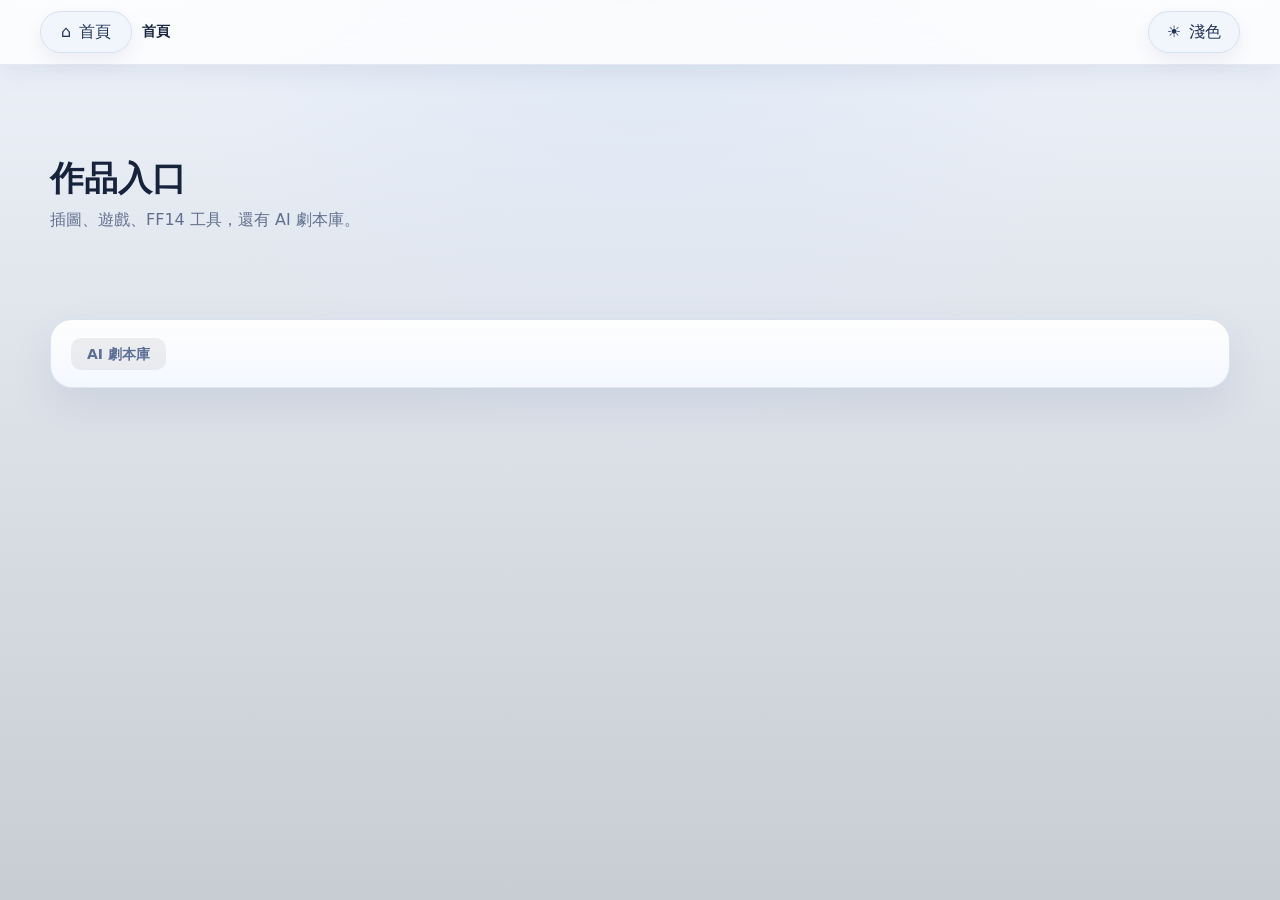
==== commit 34d47860: "新增抖內頁面" ====
--- a/index.html
+++ b/index.html
@@ -1,5 +1,13 @@
-<!DOCTYPE html><html lang="zh-Hant"><head><meta charset="utf-8" /><meta name="viewport" content="width=device-width, initial-scale=1" /><title>作品入口</title><link rel="stylesheet" href="/css/style.css" /></head><body class="has-topbar">
+<!DOCTYPE html><html lang="zh-Hant">
+  <head><meta charset="utf-8" />
+    <meta name="viewport" content="width=device-width, initial-scale=1" />
+    <title>作品入口</title><link rel="stylesheet" href="./css/style.css?v=20260508-2" />
+    <meta name="robots" content="noindex">
+    <script async src="https://pagead2.googlesyndication.com/pagead/js/adsbygoogle.js?client=ca-pub-7357245778206687"
+     crossorigin="anonymous"></script>
+  </head>
 
+<body class="has-topbar">
   <div class="topbar">
     <div class="topbar-inner">
       <div class="topbar-left">
@@ -17,7 +25,7 @@
       </div>
     </div>
   </div>
-<div class="wrap page-pad"><div class="hero"><div><h1>作品入口</h1><p>插圖、遊戲、FF14 工具，還有 AI 劇本庫。先把門面立起來，其他慢慢堆。</p></div></div><div class="panel" style="padding:20px;"><div class="stack"><a class="btn ghost" href="pages/scripts/index.html">AI 劇本庫</a></div></div></div>
+<div class="wrap page-pad"><div class="hero"><div><h1>作品入口</h1><p>插圖、遊戲、FF14 工具，還有 AI 劇本庫。</p></div></div><div class="panel" style="padding:20px;"><div class="stack"><a class="btn ghost" href="pages/scripts/index.html">AI 劇本庫</a></div></div></div>
   <script>
     (function () {
       const key = "site-theme";
--- a/css/style.css
+++ b/css/style.css
@@ -1549,7 +1549,7 @@
 [data-page-type="detail"] .detail-hero{
   padding-bottom:18px;
   border-bottom:1px solid var(--line);
-  margin-bottom:18px;
+  margin-bottom:22px;
 }
 
 [data-page-type="detail"] .detail-kicker{
@@ -1591,6 +1591,27 @@
   padding:18px 18px 14px;
   background:linear-gradient(180deg,rgba(34,55,98,.88),rgba(24,40,73,.9));
   border:1px solid rgba(120,150,220,.24);
+}
+
+[data-page-type="detail"] .detail-after-reading{
+   position:relative;
+  margin-top:30px;
+  margin-bottom:18px;
+  border-left:3px solid rgba(143,176,255,.45);
+  background:linear-gradient(
+    180deg,
+    rgba(32,48,86,.88),
+    rgba(20,34,66,.92)
+  );
+}
+[data-page-type="detail"] .detail-after-reading::before{
+  content:"";
+  position:absolute;
+  left:0;
+  right:0;
+  top:-16px;
+  height:1px;
+  background:rgba(120,150,220,.14);
 }
 
 [data-page-type="detail"] .guide-label{
@@ -1613,16 +1634,18 @@
 }
 
 [data-page-type="detail"] .detail-reading-block{
-  padding-top:18px;
-  border-top:1px solid var(--line);
+  padding-top:0;
+  border-top:none;
 }
 
 [data-page-type="detail"] .detail-reading-head{
-  display:flex;
+   display:flex;
   justify-content:space-between;
   align-items:flex-start;
   gap:16px;
-  margin-bottom:14px;
+  margin-bottom:20px;
+  padding-bottom:0;
+  border-bottom:none;
 }
 
 [data-page-type="detail"] .detail-reading-head h3{
@@ -1651,6 +1674,8 @@
 
 [data-page-type="detail"] .detail-tag-chips{
   margin-top:10px;
+  padding-top:0;
+  border-top:none;
 }
 
 [data-page-type="detail"] .detail-link-row{
@@ -1853,6 +1878,7 @@
   padding:14px;
   cursor:pointer;
   transition:transform .18s ease,border-color .18s ease,background .18s ease;
+  margin-right: 4px;
 }
 
 [data-page-type="detail"] .detail-node-item:hover{
@@ -2023,6 +2049,7 @@
 
 [data-page-type="detail"] .detail-node-list.compact{
   gap:8px;
+  padding: 6px 12px;
 }
 
 [data-page-type="detail"] .detail-node-list.compact .detail-node-item{
@@ -4202,14 +4229,6 @@
   line-height:1;
 }
 
-.hero-logo img{
-  height:72px;
-  width:auto;
-  display:block;
-  object-fit:contain;
-  margin:0 auto;
-}
-
 /* =========================
    九境書庫 Hero 動態舞台版
    書庫刮開 + 卡片飛出
@@ -4490,14 +4509,14 @@
     z-index: 3;
   }
 
-  .hero-logo img{
+/*   .hero-logo img{
     max-width: 400px;
     width: 1000%;
     height: auto;
     display:block;
     margin:0 auto;
     transform: translateY(-22px);
-  }
+  } */
 
   .hero-motto,
   .hero-copy p:not(.hero-motto){
@@ -4509,7 +4528,7 @@
   .hero-motto,
   .hero-motto + p{
     position: relative;
-    top: -25px;
+    top: -18px;
   }
 
   html[data-theme="light"] .hero-motto{
@@ -4588,3 +4607,1938 @@
 [data-theme="light"] .hero-stage::after{
   display:none;
 }
+
+/* 章節列表置中修正：保留底部呼吸感 */
+[data-page-type="detail"] .detail-node-panel{
+  padding: 4px 16px 16px;
+  scrollbar-gutter: auto;
+}
+
+[data-page-type="detail"] .detail-node-list.compact{
+  padding: 0;
+}
+
+[data-page-type="detail"] .detail-node-list.compact .detail-node-item{
+  width: 100%;
+  margin: 0;
+  box-sizing: border-box;
+}
+
+/* 卡片 hover 防裁切 + 不撞上下排 */
+.entry-carousel{
+  overflow: visible;
+}
+
+.entry-pages{
+  overflow: hidden;
+}
+
+.entry-page{
+  padding-top: 14px;
+  row-gap: 26px;
+}
+
+.entry-card{
+  position: relative;
+  z-index: 1;
+  transition: transform .2s ease, box-shadow .2s ease, filter .2s ease;
+}
+
+.entry-card:hover{
+  transform: translateY(-8px);
+  filter: brightness(1.03);
+  box-shadow: 0 18px 34px rgba(0,0,0,.32);
+  z-index: 5;
+}
+
+/* =========================
+   庫內閱讀頁：沉浸背景 + 標題橫幅
+========================= */
+
+[data-page-type="reading"]{
+  position:relative;
+}
+
+[data-page-type="reading"].has-reading-cover::before{
+  content:"";
+  position:fixed;
+  inset:0;
+  z-index:-2;
+  background:
+    linear-gradient(180deg, rgba(7,17,31,.82), rgba(7,17,31,.96)),
+    var(--reading-cover-url) center/cover no-repeat;
+  filter:blur(22px) saturate(1.05);
+  transform:scale(1.08);
+  opacity:.58;
+  pointer-events:none;
+}
+
+[data-page-type="reading"].has-reading-cover::after{
+  content:"";
+  position:fixed;
+  inset:0;
+  z-index:-1;
+  background:
+    radial-gradient(circle at 50% 0%, rgba(143,176,255,.12), transparent 36%),
+    linear-gradient(180deg, transparent, var(--bg) 82%);
+  pointer-events:none;
+}
+
+[data-page-type="reading"] .reading-wrap{
+  width:min(920px,calc(100% - 32px));
+}
+
+[data-page-type="reading"] .reading-article{
+  overflow:hidden;
+  padding:0;
+}
+
+[data-page-type="reading"] .reading-hero-banner{
+  position:relative;
+  min-height:210px;
+  padding:30px;
+  display:flex;
+  align-items:flex-end;
+  background:
+    linear-gradient(135deg, rgba(30,48,86,.82), rgba(8,18,35,.96)),
+    var(--reading-cover-url) center 34%/cover no-repeat;
+  border-bottom:1px solid var(--line);
+}
+
+[data-page-type="reading"] .reading-hero-banner.no-cover{
+  background:linear-gradient(135deg, rgba(30,48,86,.92), rgba(8,18,35,.98));
+}
+
+[data-page-type="reading"] .reading-hero-shade{
+  position:absolute;
+  inset:0;
+  background:
+    linear-gradient(90deg, rgba(7,17,31,.88), rgba(7,17,31,.42) 52%, rgba(7,17,31,.78)),
+    linear-gradient(0deg, rgba(7,17,31,.82), transparent 62%);
+  pointer-events:none;
+}
+
+[data-page-type="reading"] .reading-hero-copy{
+  position:relative;
+  z-index:1;
+  max-width:760px;
+}
+
+[data-page-type="reading"] .reading-hero-copy h1{
+  margin:0 0 10px;
+  color:#fff;
+  text-shadow:0 4px 18px rgba(0,0,0,.42);
+}
+
+[data-page-type="reading"] .reading-hero-copy .meta{
+  margin:0;
+  color:rgba(232,238,252,.78);
+}
+
+[data-page-type="reading"] #readingContent{
+  padding:30px;
+}
+
+[data-page-type="reading"] .reading-article hr{
+  margin:0 30px 20px;
+}
+
+[data-page-type="reading"] .reading-article .btn-row{
+  padding:0 30px 30px;
+}
+
+/* 淺色模式 */
+[data-theme="light"] [data-page-type="reading"].has-reading-cover::before{
+  background:
+    linear-gradient(180deg, rgba(238,243,251,.72), rgba(238,243,251,.94)),
+    var(--reading-cover-url) center/cover no-repeat;
+  opacity:.42;
+}
+
+[data-theme="light"] [data-page-type="reading"].has-reading-cover::after{
+  background:
+    radial-gradient(circle at 50% 0%, rgba(77,111,209,.10), transparent 34%),
+    linear-gradient(180deg, transparent, var(--bg) 82%);
+}
+
+[data-theme="light"] [data-page-type="reading"] .reading-hero-banner{
+  background:
+    linear-gradient(135deg, rgba(30,48,86,.38), rgba(255,255,255,.92)),
+    var(--reading-cover-url) center 34%/cover no-repeat;
+}
+
+[data-theme="light"] [data-page-type="reading"] .reading-hero-shade{
+  background:
+    linear-gradient(90deg, rgba(255,255,255,.84), rgba(255,255,255,.44) 52%, rgba(255,255,255,.76)),
+    linear-gradient(0deg, rgba(255,255,255,.88), transparent 62%);
+}
+
+[data-theme="light"] [data-page-type="reading"] .reading-hero-copy h1{
+  color:#17233b;
+  text-shadow:0 2px 10px rgba(255,255,255,.55);
+}
+
+[data-theme="light"] [data-page-type="reading"] .reading-hero-copy .meta{
+  color:#52698f;
+}
+
+@media (max-width:640px){
+  [data-page-type="reading"] .reading-hero-banner{
+    min-height:170px;
+    padding:24px 18px;
+  }
+
+  [data-page-type="reading"] #readingContent{
+    padding:22px 18px;
+  }
+
+  [data-page-type="reading"] .reading-article hr{
+    margin:0 18px 18px;
+  }
+
+  [data-page-type="reading"] .reading-article .btn-row{
+    padding:0 18px 24px;
+  }
+}
+[data-page-type="reading"].has-reading-cover::before{
+  content:"";
+  position:fixed;
+  inset:0;
+  z-index:-2;
+  background:
+    linear-gradient(180deg, rgba(7,17,31,.55), rgba(7,17,31,.88)),
+    var(--reading-cover-url) center/cover no-repeat;
+  filter:blur(16px) saturate(1.18);
+  transform:scale(1.06);
+  opacity:.78;
+  pointer-events:none;
+}
+
+[data-page-type="reading"] .reading-hero-banner{
+  min-height:300px;
+  background:
+    linear-gradient(90deg, rgba(7,17,31,.82), rgba(7,17,31,.28) 55%, rgba(7,17,31,.58)),
+    var(--reading-cover-url) center 30%/cover no-repeat;
+}
+
+[data-page-type="reading"] .reading-hero-shade{
+  background:
+    linear-gradient(90deg, rgba(7,17,31,.82), rgba(7,17,31,.22) 52%, rgba(7,17,31,.62)),
+    linear-gradient(0deg, rgba(7,17,31,.88), transparent 70%);
+}
+
+/* 庫內閱讀：淺色模式讓背景真的看得見 */
+[data-theme="light"] [data-page-type="reading"].has-reading-cover::before{
+  background:
+    linear-gradient(180deg, rgba(238,243,251,.18), rgba(238,243,251,.46)),
+    var(--reading-cover-url) center/cover no-repeat;
+  filter: blur(10px) saturate(1.12) contrast(1.05);
+  transform: scale(1.04);
+  opacity: .95;
+}
+
+[data-theme="light"] [data-page-type="reading"].has-reading-cover::after{
+    background:
+    radial-gradient(circle at 50% 0%, rgba(77,111,209,.08), transparent 34%),
+    linear-gradient(180deg,
+      transparent 0%,
+      rgba(238,243,251,.25) 50%,
+      rgba(238,243,251,.6) 75%,
+      rgba(238,243,251,.85) 100%
+    );
+}
+
+[data-theme="light"] [data-page-type="reading"] .reading-hero-banner{
+  background:
+    linear-gradient(90deg,
+      rgba(255,255,255,.72),
+      rgba(255,255,255,.22) 52%,
+      rgba(255,255,255,.58)
+    ),
+    var(--reading-cover-url) center 30%/cover no-repeat;
+}
+
+[data-theme="light"] [data-page-type="reading"] .reading-hero-shade{
+  background:
+    linear-gradient(90deg,
+      rgba(255,255,255,.72),
+      rgba(255,255,255,.18) 52%,
+      rgba(255,255,255,.58)
+    ),
+    linear-gradient(0deg, rgba(255,255,255,.74), transparent 68%);
+}
+
+[data-theme="light"] [data-page-type="reading"] .reading-article{
+  background:rgba(255,255,255,.82);
+  backdrop-filter:blur(8px);
+}
+
+
+/* =========================
+   Detail 留言板 Giscus
+========================= */
+
+[data-page-type="detail"] .detail-comments-block{
+  margin-top:22px;
+  padding-top:18px;
+  border-top:1px solid var(--line);
+}
+
+[data-page-type="detail"] .comments-toggle{
+  width:100%;
+  display:flex;
+  align-items:center;
+  justify-content:space-between;
+  gap:14px;
+  padding:16px 18px;
+  border-radius:18px;
+  border:1px solid var(--line);
+  background:linear-gradient(180deg,rgba(34,55,98,.55),rgba(24,40,73,.45));
+  color:var(--text);
+  cursor:pointer;
+  text-align:left;
+}
+
+[data-page-type="detail"] .comments-toggle strong{
+  display:block;
+  font-size:16px;
+}
+
+[data-page-type="detail"] .comments-toggle small{
+  display:block;
+  margin-top:3px;
+  color:var(--muted);
+  font-size:12px;
+}
+
+[data-page-type="detail"] .comments-toggle-icon{
+  color:var(--muted);
+  transition:transform .18s ease;
+}
+
+[data-page-type="detail"] .comments-toggle[aria-expanded="true"] .comments-toggle-icon{
+  transform:rotate(180deg);
+}
+
+[data-page-type="detail"] .comments-body{
+  margin-top:14px;
+  overflow:hidden;
+  transition:max-height .24s ease, opacity .2s ease;
+  max-height:900px;
+  opacity:1;
+}
+
+[data-page-type="detail"] .comments-body.is-collapsed{
+  max-height:0;
+  opacity:0;
+}
+
+[data-page-type="detail"] .comments-mount{
+  padding:16px;
+  border-radius:18px;
+  border:1px solid var(--line);
+  background:rgba(255,255,255,.025);
+}
+
+[data-theme="light"] [data-page-type="detail"] .comments-toggle{
+  background:linear-gradient(180deg,#f7fbff,#edf4ff);
+  border-color:rgba(76,101,154,.18);
+  color:#17233b;
+}
+
+[data-theme="light"] [data-page-type="detail"] .comments-mount{
+  background:rgba(255,255,255,.72);
+}
+
+.entry-card-badge {
+  position: absolute;
+  top: 10px;
+  left: 10px;
+
+  font-size: 13px;          /* 原本應該太小 */
+  font-weight: 600;
+
+  padding: 6px 10px;        /* 變厚一點 */
+  border-radius: 999px;     /* 做成膠囊 */
+
+  backdrop-filter: blur(6px);
+  -webkit-backdrop-filter: blur(6px);
+
+  background: rgba(0, 0, 0, 0.45);
+  color: #fff;
+
+  letter-spacing: 0.5px;
+
+  box-shadow: 0 2px 6px rgba(0,0,0,0.25);
+
+  z-index: 2;
+}
+
+.badge-archive {
+  background: rgba(180, 140, 60, 0.85);   /* 金色偏書庫感 */
+}
+
+.badge-single {
+  background: rgba(60, 160, 220, 0.85);   /* 藍色 */
+}
+
+.badge-multi {
+  background: rgba(120, 200, 120, 0.85);  /* 綠色 */
+}
+
+/* =========================
+   作者介紹小窗
+========================= */
+
+.author-open-btn{
+  border:none;
+  background:none;
+  color:var(--muted);
+  cursor:pointer;
+  padding:0;
+  font:inherit;
+}
+
+.author-open-btn:hover{
+  color:var(--text);
+  text-decoration:underline;
+}
+
+.author-panel-backdrop{
+  position:fixed;
+  inset:0;
+  z-index:180;
+  background:rgba(3,8,20,.38);
+  backdrop-filter:blur(6px);
+}
+
+.author-panel-backdrop[hidden]{
+  display:none;
+}
+
+.author-panel{
+  position:fixed;
+  right:24px;
+  bottom:24px;
+  z-index:190;
+  width:min(460px, calc(100vw - 32px));
+  max-height:min(780px, calc(100vh - 48px));
+  overflow:auto;
+  padding:18px;
+  border-radius:26px;
+  border:1px solid var(--line);
+  background:
+    radial-gradient(circle at 78% 8%, rgba(143,176,255,.14), transparent 34%),
+    linear-gradient(180deg,rgba(14,26,48,.98),rgba(8,18,35,.98));
+  box-shadow:0 24px 60px rgba(0,0,0,.42);
+  transform:translateY(18px) scale(.98);
+  opacity:0;
+  pointer-events:none;
+  transition:opacity .22s ease, transform .22s ease;
+}
+
+.author-panel.is-open{
+  transform:translateY(0) scale(1);
+  opacity:1;
+  pointer-events:auto;
+}
+
+.author-close-btn{
+  position:absolute;
+  top:12px;
+  right:12px;
+  z-index:3;
+  width:34px;
+  height:34px;
+  border-radius:999px;
+  border:1px solid var(--line);
+  background:rgba(255,255,255,.06);
+  color:var(--text);
+  cursor:pointer;
+}
+
+.author-hero{
+  display:flex;
+  align-items:center;
+  justify-content:space-between;
+  gap:18px;
+  
+}
+
+
+.author-avatar-wrap{
+  position:relative;
+  width:170px;
+  align-self:end;
+  margin-left:-24px;
+  margin-bottom:-18px;
+  pointer-events:none;
+}
+
+.author-avatar-wrap::before{
+  content:"";
+  position:absolute;
+  inset:10px 8px 4px 8px;
+  z-index:0;
+  border-radius:42% 46% 38% 40%;
+  background:
+    radial-gradient(circle at 46% 38%,
+      rgba(180,215,255,.34),
+      rgba(120,170,255,.18) 38%,
+      transparent 68%);
+  filter:blur(14px);
+  transform:scale(1.08);
+}
+
+.author-avatar{
+  position:relative;
+  z-index:1;
+  width:170px;
+  max-width:none;
+  object-fit:contain;
+  filter:
+    drop-shadow(0 18px 24px rgba(0,0,0,.32))
+    drop-shadow(0 0 10px rgba(160,205,255,.32));
+}
+
+.author-info{
+/*   position:relative;
+  z-index:2;
+  padding:12px 8px 12px 0; */
+  flex:1;
+  z-index:2;
+}
+
+.author-kicker{
+  font-size:12px;
+  color:var(--accent);
+  letter-spacing:.08em;
+}
+
+.author-info h2{
+  margin:4px 0 8px;
+  font-size:26px;
+  line-height:1.1;
+}
+
+.author-info p{
+  margin:0;
+  color:var(--text-soft);
+  font-size:14px;
+  line-height:1.8;
+}
+
+.author-message{
+  margin-top:16px;
+  padding:14px;
+  border-radius:20px;
+  border:1px solid var(--line);
+  background:rgba(255,255,255,.035);
+}
+
+.author-message h3{
+  margin:0 0 6px;
+  font-size:16px;
+}
+
+.author-message p{
+  margin:0 0 12px;
+  color:var(--muted);
+  font-size:13px;
+}
+
+.author-form{
+  width:100%;
+  height:460px;
+  border:0;
+  border-radius:16px;
+  background:rgba(255,255,255,.72);
+}
+
+[data-theme="light"] .author-panel-backdrop{
+  background:rgba(23,35,58,.18);
+}
+
+[data-theme="light"] .author-panel{
+  background:
+    radial-gradient(circle at 78% 8%, rgba(77,111,209,.12), transparent 34%),
+    linear-gradient(180deg,rgba(255,255,255,.98),rgba(244,248,255,.98));
+  box-shadow:0 24px 60px rgba(50,75,130,.18);
+}
+
+[data-theme="light"] .author-message{
+  background:rgba(255,255,255,.72);
+}
+
+@media (max-width:560px){
+  .author-panel{
+    right:16px;
+    bottom:16px;
+    width:calc(100vw - 32px);
+  }
+
+  .author-hero{
+    grid-template-columns:120px 1fr;
+    min-height:170px;
+  }
+
+ .author-avatar-wrap{
+    width:138px;
+    margin-left:-20px;
+  }
+
+  .author-avatar{
+    width:138px;
+  }
+
+  .author-form{
+    height:420px;
+  }
+}
+
+
+.author-guide-line{
+  margin:0;
+  color:var(--text);
+  font-size:14px;
+  line-height:1.85;
+}
+
+.author-signature{
+  margin-top:12px;
+  padding:10px 12px;
+  border-left:2px solid rgba(143,176,255,.45);
+  border-radius:0 12px 12px 0;
+  background:rgba(255,255,255,.035);
+}
+
+.author-signature span{
+  display:block;
+  margin-bottom:4px;
+  color:var(--accent);
+  font-size:12px;
+  letter-spacing:.08em;
+}
+
+.author-signature p{
+  margin:0;
+  color:var(--text-soft);
+  font-size:13px;
+  line-height:1.75;
+}
+
+[data-theme="light"] .author-signature{
+  background:rgba(77,111,209,.06);
+  border-left-color:rgba(77,111,209,.32);
+}
+
+ /*小編動畫*/
+.author-avatar-wrap{
+  transform-style:preserve-3d;
+  transition:transform .22s ease, filter .22s ease;
+  will-change:transform;
+}
+
+.author-avatar{
+  transition:transform .22s ease, filter .22s ease;
+  will-change:transform;
+}
+
+.author-panel.is-open .author-avatar-wrap.is-watching{
+  filter:brightness(1.06);
+}
+
+.author-panel.is-open .author-avatar-wrap.is-watching .author-avatar{
+  filter:
+    drop-shadow(0 18px 24px rgba(0,0,0,.32))
+    drop-shadow(0 0 16px rgba(160,205,255,.42));
+}
+
+@media (prefers-reduced-motion: reduce){
+  .author-avatar-wrap,
+  .author-avatar{
+    transition:none;
+    transform:none !important;
+  }
+}
+
+.author-hero{
+  position:relative;
+  z-index:1;
+  overflow:visible;
+}
+
+.author-avatar-wrap{
+  z-index:1;
+  transform:
+    translate(var(--watch-x, 0px), var(--watch-y, 0px))
+    rotate(var(--watch-r, 0deg));
+}
+
+.author-avatar{
+  transform:
+    translate(var(--watch-img-x, 0px), var(--watch-img-y, 0px));
+}
+
+.author-hero{
+  position:relative;
+  z-index:1;
+  overflow:visible;
+  padding-bottom:0;
+}
+
+.author-message{
+  position:relative;
+  z-index:6;
+  margin-top:6px;
+  background:rgba(10,22,44,.92);
+}
+
+/* .author-avatar-wrap::after{
+  content:"";
+  position:absolute;
+  left:-10px;
+  right:-16px;
+  bottom:-2px;
+  height:46px;
+  z-index:3;
+  pointer-events:none;
+  background:linear-gradient(
+    to bottom,
+    rgba(10,22,44,0),
+    rgba(10,22,44,.96) 76%
+  );
+} */
+
+.author-avatar-wrap{
+  margin-bottom:-6px;
+  margin-right:18px;
+  width:170px;
+  z-index:1;
+}
+
+.author-avatar{
+  z-index:1;
+  width:170px;
+  transform:translate(-24px, 28px);
+}
+
+.author-hero{
+  position:relative;
+  display:block;
+  min-height:286px;
+}
+
+.author-info{
+  position:relative;
+  z-index:3;
+  width:72%;
+  padding-right:0;
+}
+
+.author-avatar-wrap{
+  position:absolute;
+  right:12px;
+  bottom:-6px;
+  z-index:1;
+  width:170px;
+  margin:0;
+}
+
+.author-avatar{
+  width:170px;
+  transform:none;
+}
+
+.author-signature{
+  white-space:normal;
+}
+
+.author-signature{
+  margin-top:0;
+  margin-bottom:18px;
+  width:80%;
+  max-width:275px;
+}
+
+.author-kicker{
+  margin-top:6px;
+  margin-bottom:6px;
+}
+
+.author-info{
+  width:74%;
+}
+
+.author-avatar-wrap{
+  right:12px;
+}
+
+.author-form-note a{
+  text-decoration: underline;
+  text-underline-offset: 3px;
+}
+
+/*google表單裁切*/
+.author-form-frame{
+  overflow:hidden;
+  border-radius:16px;
+  height:500px;
+  background:rgba(255,255,255,.72);
+}
+
+.author-form-frame .author-form{
+  width:100%;
+  height:920px;
+  border:0;
+  border-radius:0;
+  margin-top:-420px;
+  background:rgba(255,255,255,.72);
+}
+
+/* 手機版：卡片 1 欄排列時，翻頁箭頭移到底部 */
+@media (max-width: 600px){
+  .wood-shelf{
+    padding-bottom: 24px;
+  }
+
+  .entry-carousel{
+    padding-bottom: 54px;
+  }
+
+  .carousel-arrow{
+    top: auto;
+    bottom: -2px;
+    transform: none;
+    width: 42px;
+    height: 42px;
+    font-size: 28px;
+    z-index: 8;
+  }
+
+  .carousel-arrow.left{
+    left: 18px;
+  }
+
+  .carousel-arrow.right{
+    right: 18px;
+  }
+
+  .carousel-dots{
+    margin-top: -38px;
+    padding-bottom: 12px;
+    pointer-events: auto;
+  }
+
+  .entry-hint{
+    text-align: center;
+    font-size: 12px;
+  }
+
+  .wood-shelf{
+    scroll-margin-top: 76px;
+  }
+}
+
+/* seo探索標題 */
+.seo-hidden{
+  position:absolute;
+  width:1px;
+  height:1px;
+  padding:0;
+  margin:-1px;
+  overflow:hidden;
+  clip:rect(0,0,0,0);
+  white-space:nowrap;
+  border:0;
+}
+
+/* 離站提醒 */
+.external-note{
+  margin-top:18px;
+  margin-bottom:10px;
+  font-size:13px;
+  color:var(--muted);
+  line-height:1.6;
+}
+
+.external-note{
+  margin-top:18px;
+  margin-bottom:12px;
+  padding:10px 14px;
+  border-radius:12px;
+
+  font-size:13px;
+  line-height:1.7;
+
+  color:var(--muted);
+
+  background:rgba(143,176,255,.08);
+  border:1px solid rgba(143,176,255,.14);
+}
+
+.detail-after-reading {
+  margin-top: 18px;
+}
+
+[data-page-type="detail"] .detail-after-reading{
+  margin-top:22px;
+}
+
+/* Hero 雙 Logo 尺寸控制 */
+.hero-title{
+  display:flex;
+  align-items:flex-end;
+  justify-content:center;
+  gap:16px;
+  max-width:560px;
+  margin:0 auto 10px;
+}
+
+.hero-title img{
+  display:block;
+  width:auto;
+  height:auto;
+  object-fit:contain;
+}
+
+.hero-title .logo-zh{
+  max-width:260px;
+}
+
+.hero-title .logo-en{
+  max-width:190px;
+  /* 往左靠 */
+  margin-left:-10px;
+  /* 貼中文底線 */
+  margin-bottom:6px;
+}
+
+/* 手機版：上下排列，不要套桌機位移 */
+@media (max-width:600px){
+  .hero-title{
+    flex-direction:column;
+    align-items:center;
+    gap:4px;
+    max-width:100%;
+  }
+
+  .hero-title .logo-zh{
+    width:min(300px, 84vw);
+    max-width:none;
+  }
+
+  .hero-title .logo-en{
+    width:min(210px, 56vw);
+    max-width:none;
+    transform:none;
+  }
+}
+
+/* =========================
+   庫內閱讀頁 V2.1：寬版書頁 + 雙位置沉浸圖
+========================= */
+
+[data-page-type="reading"]{
+  position:relative;
+}
+
+/* 背景圖：偏全頁氣氛，跟標題圖取不同位置，避免重複感 */
+[data-page-type="reading"].has-reading-cover::before{
+  content:"";
+  position:fixed;
+  inset:0;
+  z-index:-2;
+  background:
+    linear-gradient(180deg, rgba(7,17,31,.58), rgba(7,17,31,.90)),
+    var(--reading-cover-url) center 52% / cover no-repeat;
+  filter:blur(16px) saturate(1.12);
+  transform:scale(1.06);
+  opacity:.78;
+  pointer-events:none;
+}
+
+[data-page-type="reading"].has-reading-cover::after{
+  content:"";
+  position:fixed;
+  inset:0;
+  z-index:-1;
+  background:
+    radial-gradient(circle at 50% 0%, rgba(143,176,255,.12), transparent 36%),
+    linear-gradient(180deg, transparent, var(--bg) 82%);
+  pointer-events:none;
+}
+
+[data-page-type="reading"] .reading-wrap{
+  width:min(1040px,calc(100% - 32px));
+  margin:0 auto;
+  padding:28px 0 56px;
+}
+
+[data-page-type="reading"] .reading-article{
+  position:relative;
+  overflow:hidden;
+  padding:0;
+  border-radius:28px;
+  border:1px solid var(--line);
+  background:
+    linear-gradient(180deg,rgba(14,26,48,.94),rgba(8,18,35,.96));
+  box-shadow:0 24px 60px rgba(0,0,0,.30);
+}
+
+/* 標題橫幅：偏上方局部，不跟背景同裁切 */
+[data-page-type="reading"] .reading-hero-banner{
+  position:relative;
+  min-height:300px;
+  display:flex;
+  align-items:flex-end;
+  padding:44px 46px 38px;
+  overflow:hidden;
+  border-bottom:1px solid var(--line);
+  position:relative;
+  margin-top:-42px;
+  padding-top:42px;
+  z-index:1;
+  background:
+    linear-gradient(90deg, rgba(7,17,31,.82), rgba(7,17,31,.30) 55%, rgba(7,17,31,.58)),
+    var(--reading-cover-url, none) center 30% / cover no-repeat;
+}
+
+[data-page-type="reading"] .reading-hero-banner.no-cover{
+  background:
+    radial-gradient(circle at top left,rgba(143,176,255,.18),transparent 42%),
+    linear-gradient(135deg, rgba(30,48,86,.92), rgba(8,18,35,.98));
+}
+
+[data-page-type="reading"] .reading-hero-shade{
+  position:absolute;
+  inset:0;
+  background:
+    linear-gradient(90deg, rgba(7,17,31,.78), rgba(7,17,31,.18) 52%, rgba(7,17,31,.58)),
+    linear-gradient(0deg, rgba(7,17,31,.84), transparent 70%);
+  pointer-events:none;
+}
+
+[data-page-type="reading"] .reading-hero-copy{
+  position:relative;
+  z-index:1;
+  max-width:820px;
+}
+
+[data-page-type="reading"] .reading-article h1{
+  margin:0 0 12px;
+  font-size:36px;
+  line-height:1.22;
+  color:#fff;
+  text-shadow:0 4px 18px rgba(0,0,0,.42);
+}
+
+[data-page-type="reading"] .reading-article .meta{
+  margin:0;
+  color:rgba(232,238,252,.80);
+  font-size:14px;
+  line-height:1.75;
+}
+
+/* 正文：不是縮小，是讓整個書頁變寬，文字保留閱讀寬度 */
+[data-page-type="reading"] .reading-content{
+  width:min(86ch, calc(100% - 96px));
+  margin:0 auto;
+  padding:44px 0 20px;
+}
+
+[data-page-type="reading"] .reading-content p{
+  margin:0 0 24px;
+  font-size:18px;
+  line-height:2.05;
+  letter-spacing:.012em;
+}
+
+[data-page-type="reading"] .reading-inline-divider,
+[data-page-type="reading"] .reading-realm-divider{
+  display:flex;
+  align-items:center;
+  justify-content:center;
+  gap:14px;
+  color:rgba(143,176,255,.70);
+}
+
+[data-page-type="reading"] .reading-inline-divider{
+  margin:34px 0;
+}
+
+[data-page-type="reading"] .reading-realm-divider{
+  width:min(86ch, calc(100% - 96px));
+  margin:16px auto 0;
+}
+
+[data-page-type="reading"] .reading-inline-divider::before,
+[data-page-type="reading"] .reading-inline-divider::after,
+[data-page-type="reading"] .reading-realm-divider::before,
+[data-page-type="reading"] .reading-realm-divider::after{
+  content:"";
+  height:1px;
+  flex:1;
+  background:rgba(120,150,220,.18);
+}
+
+[data-page-type="reading"] .reading-afterword{
+  width:min(86ch, calc(100% - 96px));
+  margin:28px auto 18px;
+  padding:20px 22px 18px;
+  border-radius:20px;
+  border:1px solid rgba(120,150,220,.24);
+  border-left:3px solid rgba(143,176,255,.48);
+  background:linear-gradient(
+    180deg,
+    rgba(32,48,86,.88),
+    rgba(20,34,66,.92)
+  );
+}
+
+[data-page-type="reading"] .reading-afterword[hidden]{
+  display:none;
+}
+
+[data-page-type="reading"] .reading-afterword-label{
+  margin-bottom:10px;
+  font-size:13px;
+  color:#cfe0ff;
+  letter-spacing:.05em;
+  font-weight:700;
+}
+
+[data-page-type="reading"] .reading-afterword-content{
+  font-size:16px;
+  line-height:1.9;
+}
+
+[data-page-type="reading"] .reading-afterword-speaker{
+  margin-top:10px;
+  font-size:13px;
+  color:var(--muted);
+}
+
+[data-page-type="reading"] .reading-exit{
+  width:min(86ch, calc(100% - 96px));
+  margin:0 auto;
+  padding:0 0 40px;
+}
+
+[data-page-type="reading"] .reading-exit-note{
+  margin:18px 0 18px;
+  padding:12px 14px;
+  border-radius:14px;
+  border:1px solid rgba(120,150,220,.18);
+  background:rgba(143,176,255,.08);
+  color:var(--text-soft);
+  font-size:14px;
+  line-height:1.75;
+}
+
+[data-page-type="reading"] .reading-link-row{
+  margin-top:0;
+}
+
+[data-page-type="reading"] .reading-link-row:empty{
+  display:none;
+}
+
+[data-page-type="reading"] .btn{
+  min-width:120px;
+  height:42px;
+}
+
+/* 庫內閱讀頁：淺色 */
+[data-theme="light"] [data-page-type="reading"].has-reading-cover::before{
+  background:
+    linear-gradient(180deg, rgba(238,243,251,.18), rgba(238,243,251,.48)),
+    var(--reading-cover-url) center 52% / cover no-repeat;
+  filter:blur(10px) saturate(1.08) contrast(1.04);
+  transform:scale(1.04);
+  opacity:.95;
+}
+
+[data-theme="light"] [data-page-type="reading"].has-reading-cover::after{
+  background:
+    radial-gradient(circle at 50% 0%, rgba(77,111,209,.08), transparent 34%),
+    linear-gradient(180deg,
+      transparent 0%,
+      rgba(238,243,251,.22) 50%,
+      rgba(238,243,251,.62) 76%,
+      rgba(238,243,251,.88) 100%
+    );
+}
+
+[data-theme="light"] [data-page-type="reading"] .reading-article{
+  background:rgba(255,255,255,.84);
+  border:1px solid rgba(76,101,154,.14);
+  box-shadow:0 24px 70px rgba(50,75,130,.16);
+  backdrop-filter:blur(8px);
+}
+
+[data-theme="light"] [data-page-type="reading"] .reading-hero-banner{
+  border-bottom:1px solid rgba(76,101,154,.14);
+  background:
+    linear-gradient(90deg,
+      rgba(255,255,255,.74),
+      rgba(255,255,255,.22) 52%,
+      rgba(255,255,255,.58)
+    ),
+    var(--reading-cover-url, none) center 30% / cover no-repeat;
+}
+
+[data-theme="light"] [data-page-type="reading"] .reading-hero-shade{
+  background:
+    linear-gradient(90deg,
+      rgba(255,255,255,.70),
+      rgba(255,255,255,.16) 52%,
+      rgba(255,255,255,.54)
+    ),
+    linear-gradient(0deg, rgba(255,255,255,.72), transparent 68%);
+}
+
+[data-theme="light"] [data-page-type="reading"] .reading-article h1{
+  color:#17233b;
+  text-shadow:0 2px 12px rgba(255,255,255,.60);
+}
+
+[data-theme="light"] [data-page-type="reading"] .reading-article .meta{
+  color:#52698f;
+}
+
+[data-theme="light"] [data-page-type="reading"] .reading-afterword{
+  background:linear-gradient(180deg,rgba(239,244,252,.95),rgba(230,238,249,.98));
+  border:1px solid rgba(76,101,154,.16);
+  border-left:3px solid rgba(77,111,209,.42);
+}
+
+[data-theme="light"] [data-page-type="reading"] .reading-afterword-label{
+  color:#2f5ebd;
+}
+
+[data-theme="light"] [data-page-type="reading"] .reading-exit-note{
+  background:rgba(97,136,235,.08);
+  border:1px solid rgba(97,136,235,.16);
+}
+
+@media (max-width:640px){
+  [data-page-type="reading"] .reading-wrap{
+    width:min(100% - 24px,1040px);
+    padding:20px 0 40px;
+  }
+
+  [data-page-type="reading"] .reading-hero-banner{
+    min-height:220px;
+    padding:34px 22px 26px;
+  }
+
+  [data-page-type="reading"] .reading-article h1{
+    font-size:27px;
+  }
+
+  [data-page-type="reading"] .reading-content,
+  [data-page-type="reading"] .reading-realm-divider,
+  [data-page-type="reading"] .reading-afterword,
+  [data-page-type="reading"] .reading-exit{
+    width:calc(100% - 44px);
+  }
+
+  [data-page-type="reading"] .reading-content{
+    padding:32px 0 14px;
+  }
+
+  [data-page-type="reading"] .reading-content p{
+    font-size:17px;
+    line-height:1.95;
+  }
+
+  [data-page-type="reading"] .reading-afterword{
+    padding:18px 18px 16px;
+  }
+
+  [data-page-type="reading"] .reading-exit{
+    padding-bottom:28px;
+  }
+}
+
+/* =========================
+   庫內閱讀頁 V2.5：固定標題舞台最終修正
+   固定區移出 article，正文不再穿模
+========================= */
+
+/* 保留閱讀進度，不保留背景微視差 */
+[data-page-type="reading"] .topbar{
+  transition:
+    background .24s ease,
+    backdrop-filter .24s ease,
+    box-shadow .24s ease;
+}
+
+[data-page-type="reading"].is-reading-scrolled .topbar{
+  backdrop-filter:blur(18px) saturate(1.08);
+  box-shadow:0 14px 36px -24px rgba(0,0,0,.55);
+}
+
+[data-page-type="reading"] .reading-progress-label{
+  display:inline-flex;
+  align-items:center;
+  justify-content:center;
+  height:34px;
+  padding:0 10px;
+  border-radius:999px;
+  font-size:13px;
+  color:var(--text-soft);
+  background:rgba(143,176,255,.08);
+  border:1px solid rgba(120,150,220,.14);
+  white-space:nowrap;
+}
+
+[data-page-type="reading"] .reading-progress-track{
+  position:absolute;
+  left:0;
+  right:0;
+  bottom:-1px;
+  height:2px;
+  overflow:hidden;
+  background:rgba(120,150,220,.10);
+}
+
+[data-page-type="reading"] .reading-progress-fill{
+  width:100%;
+  height:100%;
+  transform:scaleX(0);
+  transform-origin:left center;
+  background:linear-gradient(90deg, rgba(143,176,255,.35), rgba(78,119,255,.95));
+  transition:transform .08s linear;
+}
+
+/* 背景固定，不漂移 */
+[data-page-type="reading"].has-reading-cover::before{
+  background:
+    linear-gradient(180deg, rgba(7,17,31,.58), rgba(7,17,31,.90)),
+    var(--reading-cover-url) center 52% / cover no-repeat;
+  transform:scale(1.04);
+  will-change:auto;
+}
+
+[data-theme="light"] [data-page-type="reading"].has-reading-cover::before{
+  background:
+    linear-gradient(180deg, rgba(238,243,251,.18), rgba(238,243,251,.48)),
+    var(--reading-cover-url) center 52% / cover no-repeat;
+  transform:scale(1.04);
+  will-change:auto;
+}
+
+/* 讓頁面容器只負責寬度，不負責固定區定位 */
+[data-page-type="reading"] .reading-wrap{
+  position:relative;
+}
+
+/* 紅框整塊固定在 topbar 下方 */
+[data-page-type="reading"] .reading-fixed-stage{
+  position:fixed !important;
+  left:50%;
+  top:64px;
+  transform:translateX(-50%);
+  z-index:45;
+  width:min(1040px, calc(100% - 32px));
+  padding-top:14px;
+  pointer-events:auto;
+}
+
+/* 固定區內的返回連結 */
+[data-page-type="reading"] .reading-fixed-stage .back-link{
+  position:relative;
+  z-index:2;
+  display:inline-block;
+  margin:0 0 12px;
+}
+
+/* 標題圖永遠不是 sticky，它就是固定舞台裡的一部分 */
+[data-page-type="reading"] .reading-fixed-stage .reading-hero-banner{
+  position:relative !important;
+  top:auto !important;
+  z-index:1;
+  overflow:hidden;
+  border-radius:28px;
+  box-shadow:0 20px 44px -30px rgba(0,0,0,.58);
+}
+
+/*
+  正文卡片整體避開固定舞台。
+  舞台高度由 JS 寫入 --reading-stage-height。
+*/
+[data-page-type="reading"] .reading-article{
+  margin-top:calc(var(--reading-stage-height, 360px) - 18px) !important;
+  padding-top:0 !important;
+  overflow:hidden;
+}
+
+/* 去掉舊版補霧，避免正文頂端髒掉 */
+[data-page-type="reading"] .reading-content{
+  background:none !important;
+}
+
+/* 淺色進度 */
+[data-theme="light"] [data-page-type="reading"] .reading-progress-label{
+  color:#52698f;
+  background:rgba(97,136,235,.08);
+  border:1px solid rgba(97,136,235,.14);
+}
+
+[data-theme="light"] [data-page-type="reading"] .reading-progress-track{
+  background:rgba(76,101,154,.10);
+}
+
+[data-theme="light"] [data-page-type="reading"] .reading-progress-fill{
+  background:linear-gradient(90deg, rgba(77,111,209,.25), rgba(59,94,215,.92));
+}
+
+/* 手機不要固定，會吃畫面 */
+@media (max-width:700px){
+  [data-page-type="reading"] .reading-progress-label{
+    display:none;
+  }
+
+  [data-page-type="reading"] .reading-fixed-stage{
+    position:relative !important;
+    left:auto;
+    top:auto;
+    transform:none;
+    z-index:auto;
+    width:auto;
+    padding-top:0;
+  }
+
+  [data-page-type="reading"] .reading-article{
+    margin-top:0 !important;
+    padding-top:0 !important;
+  }
+
+  [data-page-type="reading"] .reading-fixed-stage .reading-hero-banner{
+    border-radius:24px 24px 0 0;
+  }
+}
+
+@media (prefers-reduced-motion: reduce){
+  [data-page-type="reading"] .reading-progress-fill{
+    transition:none;
+  }
+}
+
+/* =========================
+   庫內閱讀頁 V2.6：固定標題與正文距離微調
+========================= */
+[data-page-type="reading"] .reading-article{
+  margin-top:calc(var(--reading-stage-height, 360px) - 18px) !important;
+}
+
+@media (max-width:700px){
+  [data-page-type="reading"] .reading-article{
+    margin-top:0 !important;
+  }
+}
+
+[data-page-type="reading"] .back-link{
+  position:relative;
+  z-index:5;
+}
+
+/* =========================
+   庫內閱讀頁 底部按鈕調整
+========================= */
+.reading-link-row{
+  display:flex;
+  align-items:center;
+  gap:12px;
+  margin-top:18px;
+}
+
+.reading-link-row .btn{
+  min-width:112px;
+  height:42px;
+  border-radius:14px;
+}
+
+.reading-link-row .btn.primary{
+  background:#4f7cff;
+  color:#fff;
+}
+
+.reading-link-row .btn.ghost{
+  background:rgba(120,150,220,.14);
+  color:var(--text);
+}
+/* =========================
+   Reading 頁底部出口列
+========================= */
+
+[data-page-type="reading"] .reading-link-row{
+  display:flex;
+  flex-wrap:wrap;
+  align-items:center;
+  gap:12px;
+  margin-top:18px;
+}
+
+[data-page-type="reading"] .reading-link-row .btn{
+  min-width:120px;
+  height:44px;
+  border-radius:14px;
+  font-weight:700;
+  transition:
+    transform .18s ease,
+    filter .18s ease,
+    background .18s ease;
+}
+
+[data-page-type="reading"] .reading-link-row .btn:hover{
+  transform:translateY(-2px);
+}
+
+[data-page-type="reading"] .reading-link-row .btn.primary{
+  background:linear-gradient(180deg,#5f86ff,#4168e8);
+  color:#fff;
+  box-shadow:0 10px 22px rgba(79,124,255,.24);
+}
+
+[data-page-type="reading"] .reading-link-row .btn.ghost{
+  background:rgba(120,150,220,.12);
+  border:1px solid rgba(120,150,220,.18);
+  color:var(--text);
+}
+
+[data-page-type="reading"] .reading-link-row .btn.ghost:hover{
+  background:rgba(120,150,220,.18);
+}
+
+/* 淺色 */
+
+[data-theme="light"]
+[data-page-type="reading"]
+.reading-link-row .btn.ghost{
+  background:rgba(95,132,223,.08);
+  border:1px solid rgba(95,132,223,.14);
+}
+
+[data-theme="light"]
+[data-page-type="reading"]
+.reading-link-row .btn.primary{
+  box-shadow:0 10px 20px rgba(65,104,232,.16);
+}
+
+/* =========================
+   庫內閱讀頁 V2.8：固定標題區遮罩
+   防止正文滾動時從標題圖上方露出
+========================= */
+
+[data-page-type="reading"] .reading-fixed-stage{
+  isolation:isolate;
+}
+
+/* 固定舞台背後加一片遮罩，正文滾到這裡會被吃掉 */
+[data-page-type="reading"] .reading-fixed-stage::before{
+  content:"";
+  position:absolute;
+  left:-6px;
+  right:-6px;
+  top:-4px;
+  bottom:-8px;
+  z-index:-1;
+  pointer-events:none;
+  border-radius:0 0 24px 24px;
+  background:
+    linear-gradient(
+      180deg,
+      color-mix(in srgb, var(--bg) 78%, transparent),
+      color-mix(in srgb, var(--bg) 58%, transparent) 58%,
+      transparent 100%
+    );
+  backdrop-filter:blur(10px);
+}
+
+/* 淺色模式遮罩 */
+[data-theme="light"] [data-page-type="reading"] .reading-fixed-stage::before{
+  background:
+    linear-gradient(
+      180deg,
+      rgba(238,243,251,.88),
+      rgba(238,243,251,.68) 58%,
+      transparent 100%
+    );
+  backdrop-filter:blur(12px);
+}
+
+/* 讓標題圖一定壓在遮罩上方 */
+[data-page-type="reading"] .reading-fixed-stage .back-link,
+[data-page-type="reading"] .reading-fixed-stage .reading-hero-banner{
+  position:relative;
+  z-index:1;
+}
+
+/* 手機版不固定，就不需要遮罩 */
+@media (max-width:700px){
+  [data-page-type="reading"] .reading-fixed-stage::before{
+    display:none;
+  }
+}
+
+/* 返回連結浮在標題圖上方 */
+[data-page-type="reading"] .reading-fixed-stage .back-link{
+  position:absolute;
+  left:18px;
+  top:12px;
+  z-index:20;
+
+  display:inline-flex;
+  align-items:center;
+  height:30px;
+  padding:0 10px;
+
+  border-radius:999px;
+  background:rgba(255,255,255,.58);
+  backdrop-filter:blur(10px);
+  color:var(--text-soft);
+  font-size:13px;
+}
+
+[data-page-type="reading"] .reading-fixed-stage .back-link:hover{
+  color:var(--text);
+  background:rgba(255,255,255,.72);
+}
+
+/* hero 往上補空白，但不要吃掉返回按鈕 */
+/* [data-page-type="reading"] .reading-fixed-stage .reading-hero-banner{
+  margin-top:-42px;
+  padding-top:42px;
+} */
+
+/* 返回連結 深色模式 */
+[data-page-type="reading"] .reading-fixed-stage .back-link{
+  position:absolute;
+  left:18px;
+  top:12px;
+  z-index:20;
+
+  display:inline-flex;
+  align-items:center;
+  height:32px;
+  padding:0 12px;
+
+  border-radius:999px;
+
+  background:rgba(8,18,38,.72);
+  border:1px solid rgba(143,176,255,.18);
+
+  backdrop-filter:blur(10px);
+
+  color:#dce8ff;
+  font-size:13px;
+  font-weight:600;
+
+  box-shadow:0 6px 18px rgba(0,0,0,.22);
+}
+
+[data-page-type="reading"] .reading-fixed-stage .back-link:hover{
+  background:rgba(18,34,66,.88);
+  border-color:rgba(143,176,255,.34);
+  color:#ffffff;
+}
+
+/* 返回連結 淺色模式 */
+[data-theme="light"] 
+[data-page-type="reading"] 
+.reading-fixed-stage 
+.back-link{
+  background:rgba(255,255,255,.72);
+  border:1px solid rgba(76,101,154,.14);
+  color:#31476f;
+}
+
+[data-theme="light"] 
+[data-page-type="reading"] 
+.reading-fixed-stage 
+.back-link:hover{
+  background:rgba(255,255,255,.92);
+  color:#1d2f52;
+}
+
+/* 固定標題圖：維持原本寬高，不再往上拉 */
+[data-page-type="reading"] .reading-fixed-stage .reading-hero-banner{
+  margin-top:0;
+  padding-top:44px; /* 只給返回按鈕留空間 */
+  border-radius:28px;
+}
+
+/* 返回按鈕浮在圖上，不影響 hero 尺寸 */
+[data-page-type="reading"] .reading-fixed-stage .back-link{
+  position:absolute;
+  left:18px;
+  top:22px;
+  z-index:30;
+
+  display:inline-flex;
+  align-items:center;
+  height:32px;
+  padding:0 12px;
+  border-radius:999px;
+
+  background:rgba(255,255,255,.72);
+  border:1px solid rgba(76,101,154,.14);
+  color:#31476f;
+  font-size:13px;
+  font-weight:600;
+  box-shadow:0 6px 16px rgba(30,50,90,.12);
+}
+
+/* 手機 footer：保留排版，只讓它安全換行 */
+@media (max-width:600px){
+  .site-footer{
+    margin-top:32px;
+    padding:20px 16px;
+  }
+
+  .footer-inner{
+    width:100%;
+    display:grid;
+    grid-template-columns:1fr;
+    gap:10px;
+    align-items:start;
+  }
+
+  .footer-left{
+    display:flex;
+    flex-direction:column;
+    align-items:flex-start;
+    gap:6px;
+  }
+
+  .footer-meta{
+    display:flex;
+    flex-wrap:wrap;
+    gap:4px 10px;
+    font-size:12px;
+    line-height:1.6;
+  }
+
+  .footer-center{
+    justify-self:start;
+    display:flex;
+    flex-wrap:wrap;
+    gap:14px;
+    font-size:14px;
+  }
+
+  .footer-right{
+    justify-self:start;
+    font-size:12px;
+  }
+}
+
+@media (max-width:900px){
+  .hero-stage{
+    width:100%;
+    max-width:100%;
+    left:50%;
+    overflow:hidden;
+  }
+}
+
+/* 手機標題圖：保持寬高比，避免被裁切 */
+@media (max-width: 768px){
+  .hero-stage{
+    min-height: 250px;
+    padding-bottom: 24px;
+  }
+
+  .hero-stage-base{
+    width: 118%;
+    height: 250px;
+    margin-left: -9%;
+    object-fit: cover;
+
+    /* 重點改這裡 */
+    object-position: center 100%;
+  }
+
+  .site-logo{
+    width: min(88vw, 500px);
+  }
+
+   .hero-title{
+    transform: translateY(5px);
+  }
+}
+
+/*手機卡片閱讀方式調整*/
+@media (max-width:600px){
+  .carousel-arrow,
+  .carousel-dots,
+  .entry-hint,
+  .preview-toolbar,
+  .entry-preview-wrap{
+    display:none !important;
+  }
+
+  .entry-carousel{
+    padding-bottom:0 !important;
+  }
+
+  .entry-pages{
+    display:block;
+    overflow:visible;
+  }
+
+  .entry-page.mobile-list{
+    display:grid;
+    grid-template-columns:1fr;
+    grid-template-rows:none;
+    gap:16px;
+    min-width:0;
+    padding-top:0;
+  }
+
+  .mobile-more-btn{
+    display:block;
+    width:100%;
+    height:48px;
+    margin:16px auto 4px;
+    border-radius:999px;
+    border:1px solid var(--line);
+    background:rgba(143,176,255,.12);
+    color:var(--text);
+    font-weight:700;
+  }
+
+  .mobile-more-btn:disabled{
+    opacity:.55;
+  }
+}
+
+/*手機大小時，卡片區回到頂端按鈕*/
+.mobile-back-top{
+  display:none;
+}
+
+@media (max-width:600px){
+  .mobile-back-top{
+    position:fixed;
+    top:88px;
+    right:14px;
+    bottom:auto;
+    z-index:80;
+
+    display:flex;
+    align-items:center;
+    justify-content:center;
+
+    min-width:92px;
+    height:42px;
+    padding:0 14px;
+
+    border-radius:999px;
+    border:1px solid var(--line);
+    background:rgba(255,255,255,.88);
+    color:var(--text);
+    box-shadow:0 12px 28px rgba(24,39,75,.22);
+    backdrop-filter:blur(10px);
+
+    opacity:0;
+    pointer-events:none;
+    transform:translateX(12px);
+    transition:.22s ease;
+  }
+
+  .mobile-back-top.is-visible{
+    opacity:1;
+    pointer-events:auto;
+    transform:translateX(0);
+  }
+
+  [data-theme="dark"] .mobile-back-top{
+    background:rgba(13,28,55,.86);
+  }
+}
+
+@media (max-width:600px){
+  .entry-hint{
+    display:block !important;
+    text-align:center;
+    margin-top:12px;
+    font-size:12px;
+  }
+}
+
+/* 標籤書脊：可橫向滑動，書脊踩在木條上 */
+.tag-spine-body{
+  overflow-x:auto !important;
+  overflow-y:hidden !important;
+  -webkit-overflow-scrolling:touch;
+  padding-top:20px !important;
+  padding-bottom:6px !important;
+}
+
+/* 不用 body 的假木條，避免雙木條 */
+.tag-spine-body::after{
+  display:none !important;
+}
+
+/* 這層負責撐出所有標籤的總寬 */
+.tag-spines{
+  position:relative !important;
+  display:flex !important;
+  flex-wrap:nowrap !important;
+  align-items:flex-end !important;
+  gap:10px !important;
+
+  width:max-content !important;
+  min-width:100% !important;
+
+  padding-top:8px !important;
+  padding-bottom:10px !important;
+}
+
+/* 木條跟著 tag-spines 總寬延伸 */
+.tag-spines::after{
+  content:"";
+  position:absolute;
+  left:0;
+  right:0;
+  bottom:4px !important;
+  height:10px !important;
+  z-index:0;
+  border-radius:999px;
+  background:linear-gradient(to bottom,#8b5a2b,#5a3415);
+  box-shadow:
+    inset 0 1px 0 rgba(255,255,255,.18),
+    inset 0 -2px 3px rgba(0,0,0,.35),
+    0 5px 10px rgba(0,0,0,.18);
+  pointer-events:none;
+}
+
+/* 書脊底部貼近木條 */
+.tag-spine{
+  margin-bottom:0 !important;
+  position:relative;
+  z-index:1;
+}
+
+/* 保留橫向 scrollbar */
+.tag-spine-body::-webkit-scrollbar{
+  height:10px !important;
+}
+
+.tag-spine-body::-webkit-scrollbar-track{
+  background:transparent;
+}
+
+.tag-spine-body::-webkit-scrollbar-thumb{
+  background:rgba(90,120,170,.35);
+  border-radius:999px;
+}
+
+.tag-spine-body{
+  scrollbar-width:thin;
+  scrollbar-color:rgba(90,120,170,.45) transparent;
+}
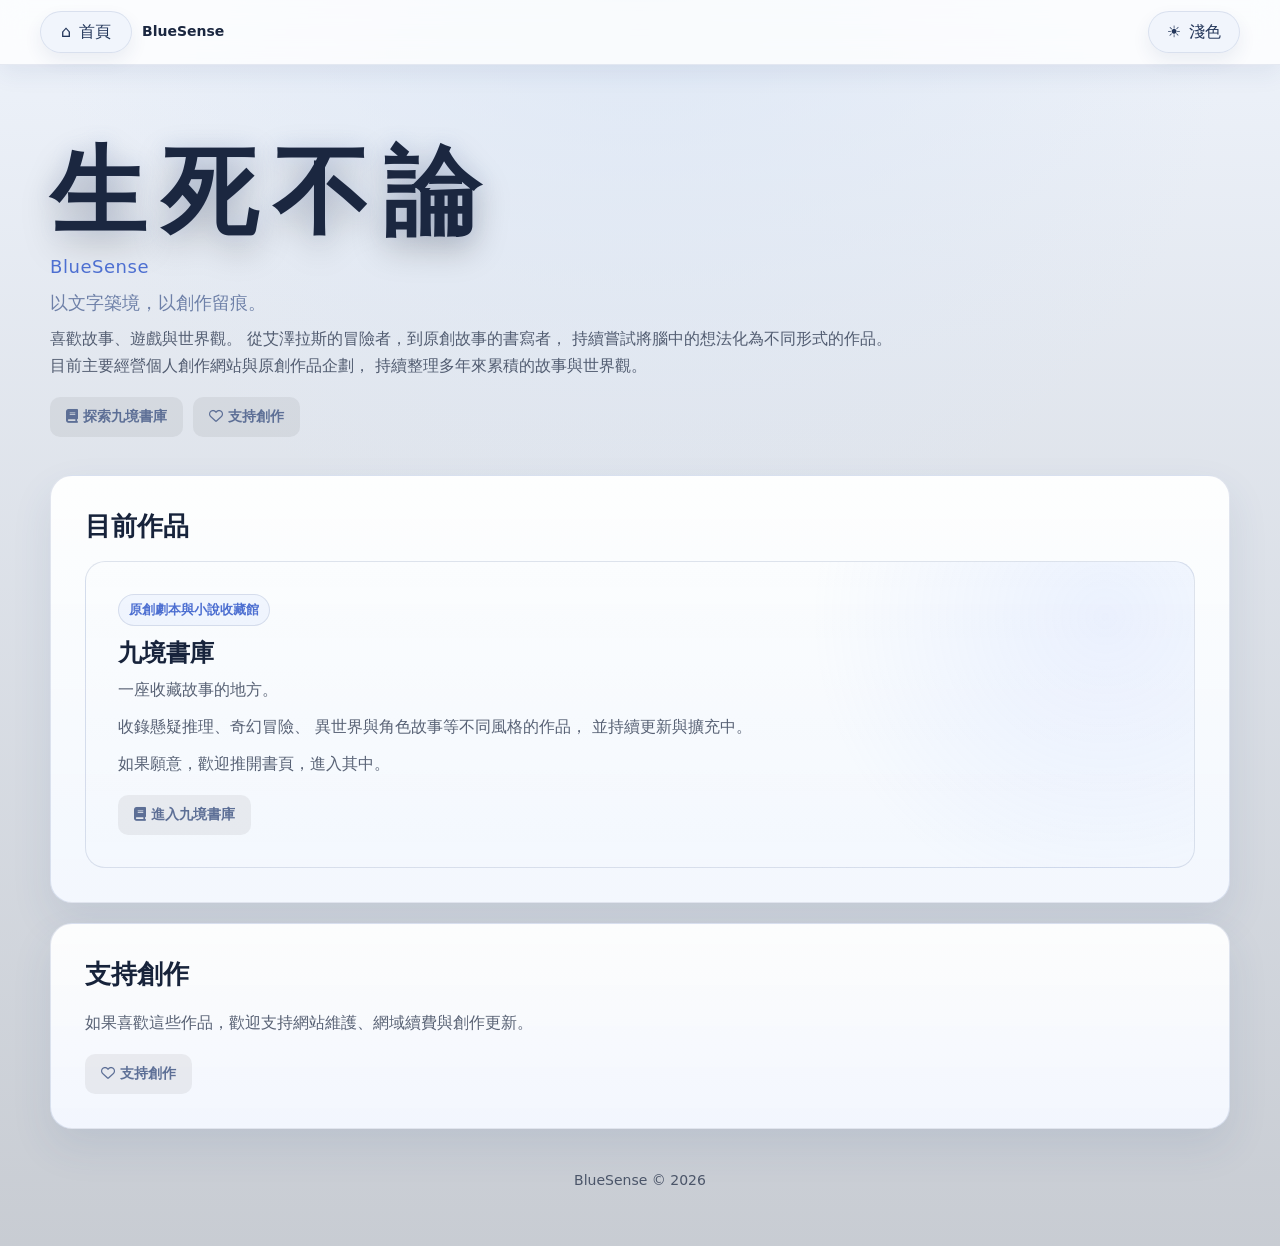
==== commit 726173a9: "配合ADSENSE調整網域入口首頁及新增劇本連結" ====
--- a/index.html
+++ b/index.html
@@ -1,11 +1,153 @@
-<!DOCTYPE html><html lang="zh-Hant">
-  <head><meta charset="utf-8" />
-    <meta name="viewport" content="width=device-width, initial-scale=1" />
-    <title>作品入口</title><link rel="stylesheet" href="./css/style.css?v=20260508-2" />
-    <meta name="robots" content="noindex">
-    <script async src="https://pagead2.googlesyndication.com/pagead/js/adsbygoogle.js?client=ca-pub-7357245778206687"
-     crossorigin="anonymous"></script>
-  </head>
+<!DOCTYPE html>
+<html lang="zh-Hant">
+<head>
+  <meta charset="utf-8" />
+  <meta name="viewport" content="width=device-width, initial-scale=1" />
+
+  <title>BlueSense｜故事與創作的入口</title>
+  <meta name="description" content="BlueSense 創作入口，目前收錄旗下作品九境書庫。九境書庫是一個原創劇本、角色故事與世界觀作品的收藏網站。">
+  <meta name="robots" content="index,follow">
+  <link rel="canonical" href="https://bluesense.tw">
+
+  <meta property="og:title" content="BlueSense｜故事與創作的入口">
+  <meta property="og:description" content="收藏故事，也收藏創作。">
+  <meta property="og:type" content="website">
+  <meta property="og:url" content="https://bluesense.tw">
+  <meta property="og:image" content="https://bluesense.tw/images/og-cover.jpg">
+  <meta property="og:site_name" content="BlueSense">
+
+  <meta name="twitter:card" content="summary_large_image">
+  <meta name="twitter:title" content="BlueSense｜故事與創作的入口">
+  <meta name="twitter:description" content="收藏故事，也收藏創作。">
+  <meta name="twitter:image" content="https://bluesense.tw/images/og-cover.jpg">
+
+  <meta name="theme-color" content="#07111f">
+  <link rel="stylesheet" href="./css/style.css?v=20260508-2" />
+  <link rel="icon" type="image/png" sizes="64x64" href="/images/favicon.png?v=1">
+  <link rel="stylesheet" href="https://cdnjs.cloudflare.com/ajax/libs/font-awesome/6.5.2/css/all.min.css">
+
+  <script async src="https://pagead2.googlesyndication.com/pagead/js/adsbygoogle.js?client=ca-pub-7357245778206687"
+    crossorigin="anonymous"></script>
+
+  <style>
+    .brand-hero {
+      display: block;
+      padding: clamp(28px, 6vw, 58px) 0 18px;
+    }
+
+    .brand-title {
+      margin: 0 0 8px;
+      font-family: "Yuji Syuku", "Hiragino Mincho ProN", "Hiragino Mincho Pro", "Yu Mincho", "Noto Serif TC", "DFKai-SB", "KaiTi", serif;
+      font-size: clamp(48px, 9vw, 96px);
+      line-height: 1.05;
+      letter-spacing: .16em;
+      font-weight: 800;
+      color: var(--text);
+      text-shadow:
+        0 0 18px rgba(143, 176, 255, .18),
+        0 12px 34px rgba(0, 0, 0, .28);
+    }
+
+    .brand-roman {
+      margin: 0 0 6px;
+      color: var(--accent);
+      font-size: 18px;
+      letter-spacing: .03em;
+    }
+
+    .brand-lead {
+      max-width: 780px;
+      margin: 0;
+      color: var(--muted);
+      font-size: 18px;
+    }
+
+    .brand-copy {
+      max-width: 920px;
+      margin: 6px 0 0;
+      color: var(--text-soft);
+    }
+
+    .brand-actions {
+      display: flex;
+      flex-wrap: wrap;
+      gap: 10px;
+      margin-top: 18px;
+    }
+
+    .brand-section-title {
+      margin: 0 0 18px;
+      font-size: 26px;
+      line-height: 1.25;
+    }
+
+    .brand-card {
+      padding: clamp(24px, 4vw, 34px);
+      margin-top: 20px;
+    }
+
+    .brand-work-grid {
+      display: grid;
+      grid-template-columns: minmax(0, 1fr);
+      gap: 18px;
+    }
+
+    .brand-work {
+      position: relative;
+      overflow: hidden;
+      padding: clamp(22px, 4vw, 32px);
+      border-radius: 20px;
+      border: 1px solid var(--line);
+      background:
+        radial-gradient(circle at 92% 18%, rgba(143,176,255,.14), transparent 28%),
+        linear-gradient(180deg, rgba(255,255,255,.045), rgba(255,255,255,.018));
+    }
+
+    .brand-work h3 {
+      margin: 0 0 8px;
+      font-size: 24px;
+      line-height: 1.25;
+    }
+
+    .brand-work .work-label {
+      display: inline-flex;
+      margin-bottom: 12px;
+      padding: 4px 10px;
+      border-radius: 999px;
+      border: 1px solid var(--line);
+      color: var(--accent);
+      background: rgba(143,176,255,.09);
+      font-size: 13px;
+      font-weight: 700;
+    }
+
+    .brand-work p {
+      max-width: 780px;
+      margin: 0 0 10px;
+      color: var(--text-soft);
+    }
+
+    .brand-support p {
+      max-width: 760px;
+      margin: 0 0 16px;
+      color: var(--text-soft);
+    }
+
+    .brand-footer {
+      margin-top: 40px;
+      text-align: center;
+      color: var(--text-soft);
+      font-size: 14px;
+    }
+
+    @media (max-width: 720px) {
+      .brand-title { letter-spacing: .08em; }
+      .brand-lead { font-size: 16px; }
+      .brand-actions { flex-direction: column; align-items: stretch; }
+      .brand-actions .btn { justify-content: center; }
+    }
+  </style>
+</head>
 
 <body class="has-topbar">
   <div class="topbar">
@@ -15,9 +157,9 @@
           <span class="topbar-icon">⌂</span>
           <span>首頁</span>
         </a>
-        <nav class="breadcrumb"><span class="current">首頁</span></nav>
-      </div>
-      <div class="topbar-right">  
+        <nav class="breadcrumb"><span class="current">BlueSense</span></nav>
+      </div>
+      <div class="topbar-right">
         <button class="theme-toggle" type="button" id="themeToggle" aria-label="切換深色與淺色">
           <span class="topbar-icon" id="themeIcon">☾</span>
           <span id="themeText">深色</span>
@@ -25,7 +167,81 @@
       </div>
     </div>
   </div>
-<div class="wrap page-pad"><div class="hero"><div><h1>作品入口</h1><p>插圖、遊戲、FF14 工具，還有 AI 劇本庫。</p></div></div><div class="panel" style="padding:20px;"><div class="stack"><a class="btn ghost" href="pages/scripts/index.html">AI 劇本庫</a></div></div></div>
+
+  <main class="wrap page-pad">
+    <section class="brand-hero" aria-labelledby="siteTitle">
+      <h1 class="brand-title" id="siteTitle">生死不論</h1>
+      <p class="brand-roman">BlueSense</p>
+      <p class="brand-lead">以文字築境，以創作留痕。</p>
+      <p class="brand-copy">
+        喜歡故事、遊戲與世界觀。
+
+        從艾澤拉斯的冒險者，到原創故事的書寫者，
+        持續嘗試將腦中的想法化為不同形式的作品。<br>
+
+        目前主要經營個人創作網站與原創作品企劃，
+        持續整理多年來累積的故事與世界觀。
+      </p>
+
+      <div class="brand-actions">
+        <a class="btn ghost" href="/pages/scripts/index.html"><i class="fa-solid fa-book"></i> 探索九境書庫</a>
+        <a class="btn ghost" href="/pages/support/"><i class="fa-regular fa-heart"></i> 支持創作</a>
+      </div>
+    </section>
+
+    <section class="panel brand-card" aria-labelledby="worksTitle">
+      <h2 class="brand-section-title" id="worksTitle">目前作品</h2>
+
+      <div class="brand-work-grid">
+        <article class="brand-work">
+          <span class="work-label">原創劇本與小說收藏館</span>
+          <h3>九境書庫</h3>
+          <p>
+            一座收藏故事的地方。
+          </p>
+          <p>
+            收錄懸疑推理、奇幻冒險、
+            異世界與角色故事等不同風格的作品，
+            並持續更新與擴充中。
+          </p>
+          <p>
+            如果願意，歡迎推開書頁，進入其中。
+          </p>
+          <div class="brand-actions">
+            <a class="btn ghost" href="/pages/scripts/index.html"><i class="fa-solid fa-book"></i> 進入九境書庫</a>
+          </div>
+        </article>
+
+        <!--
+          未來若城市角落工作室上線，可在這裡新增第二個 article：
+
+          <article class="brand-work">
+            <span class="work-label">遊戲開發</span>
+            <h3>城市角落工作室</h3>
+            <p>將部分故事轉化為互動體驗，探索文字以外的另一種敘事形式。</p>
+            <div class="brand-actions">
+              <a class="btn ghost" href="/games">了解更多</a>
+            </div>
+          </article>
+        -->
+      </div>
+    </section>
+
+    <section class="panel brand-card brand-support" aria-labelledby="supportTitle">
+      <h2 class="brand-section-title" id="supportTitle">支持創作</h2>
+      <p>
+        如果喜歡這些作品，歡迎支持網站維護、網域續費與創作更新。
+      </p>
+      <div class="brand-actions">
+        <a class="btn ghost" href="/pages/support/"><i class="fa-regular fa-heart"></i> 支持創作</a>
+      </div>
+    </section>
+
+    <footer class="brand-footer">
+      <p>BlueSense © 2026</p>
+    </footer>
+  </main>
+
   <script>
     (function () {
       const key = "site-theme";
@@ -54,5 +270,5 @@
       }
     })();
   </script>
-
-</body></html>
+</body>
+</html>
